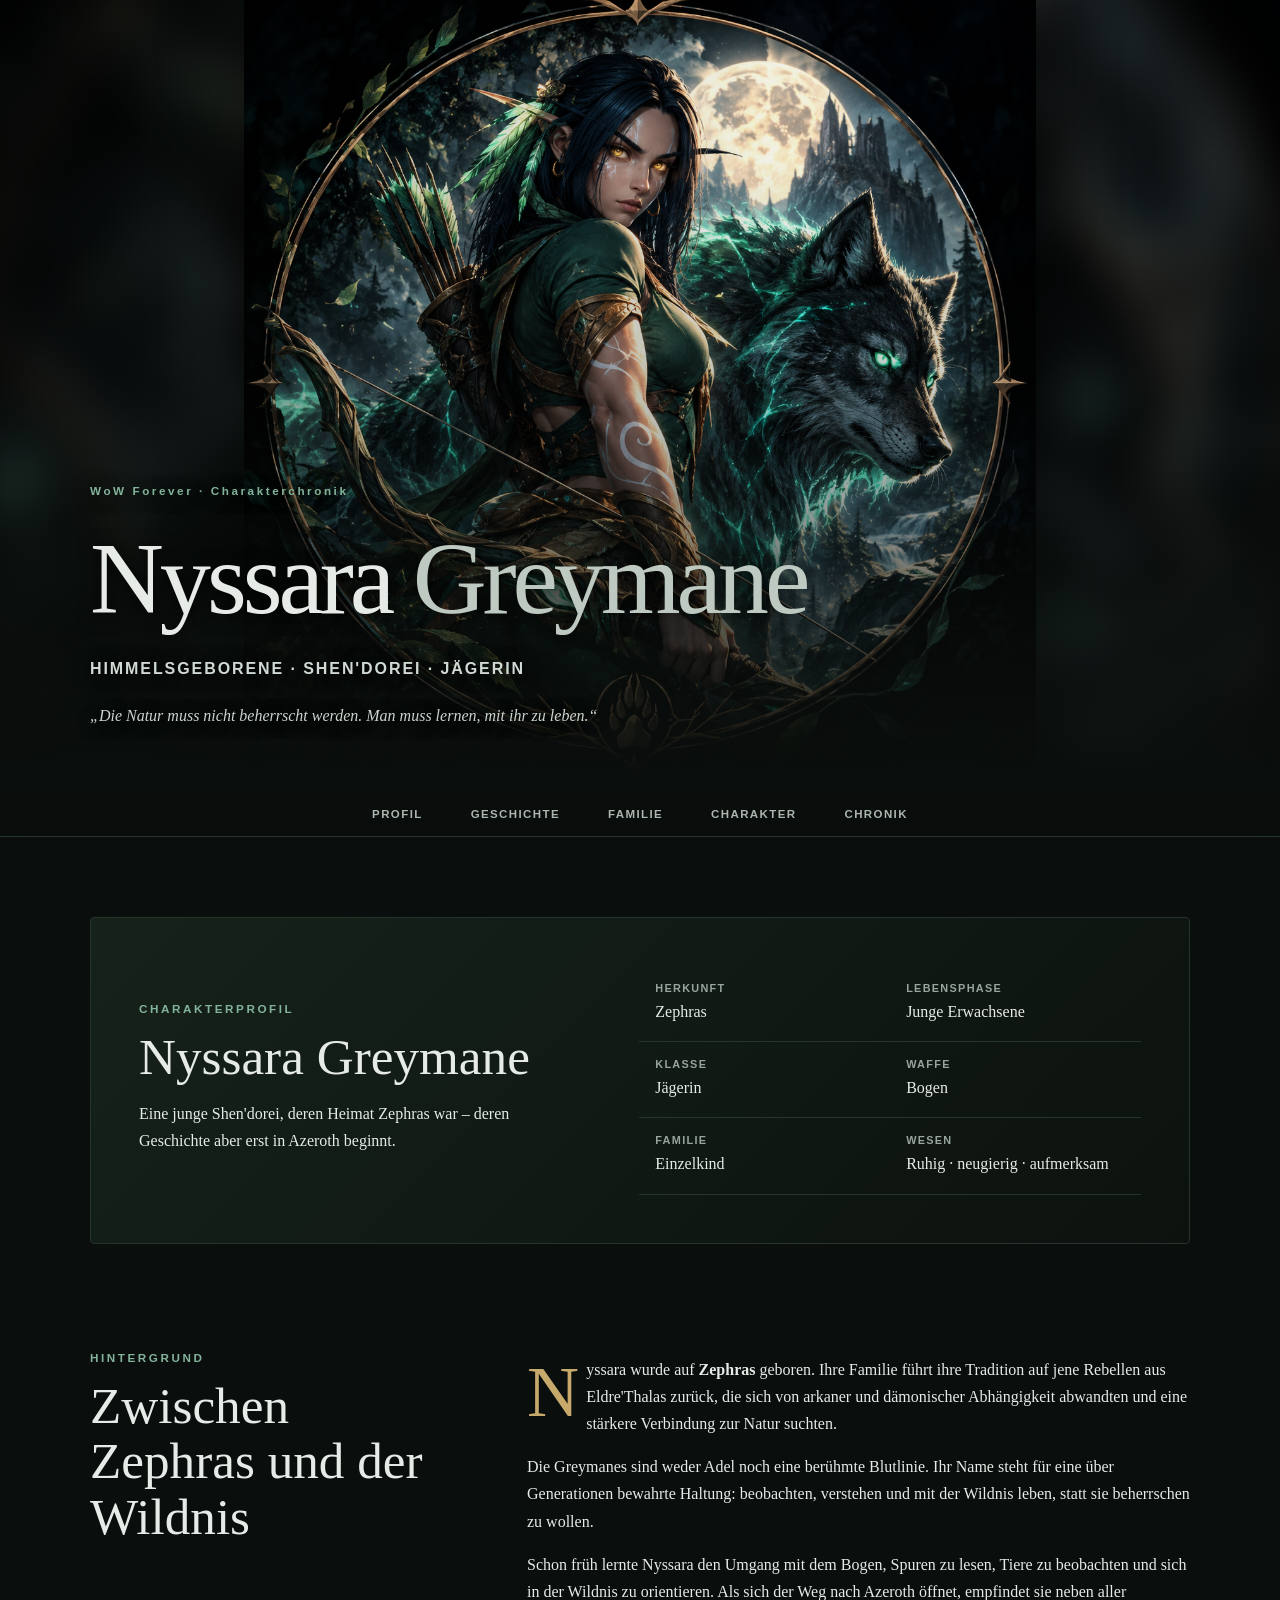
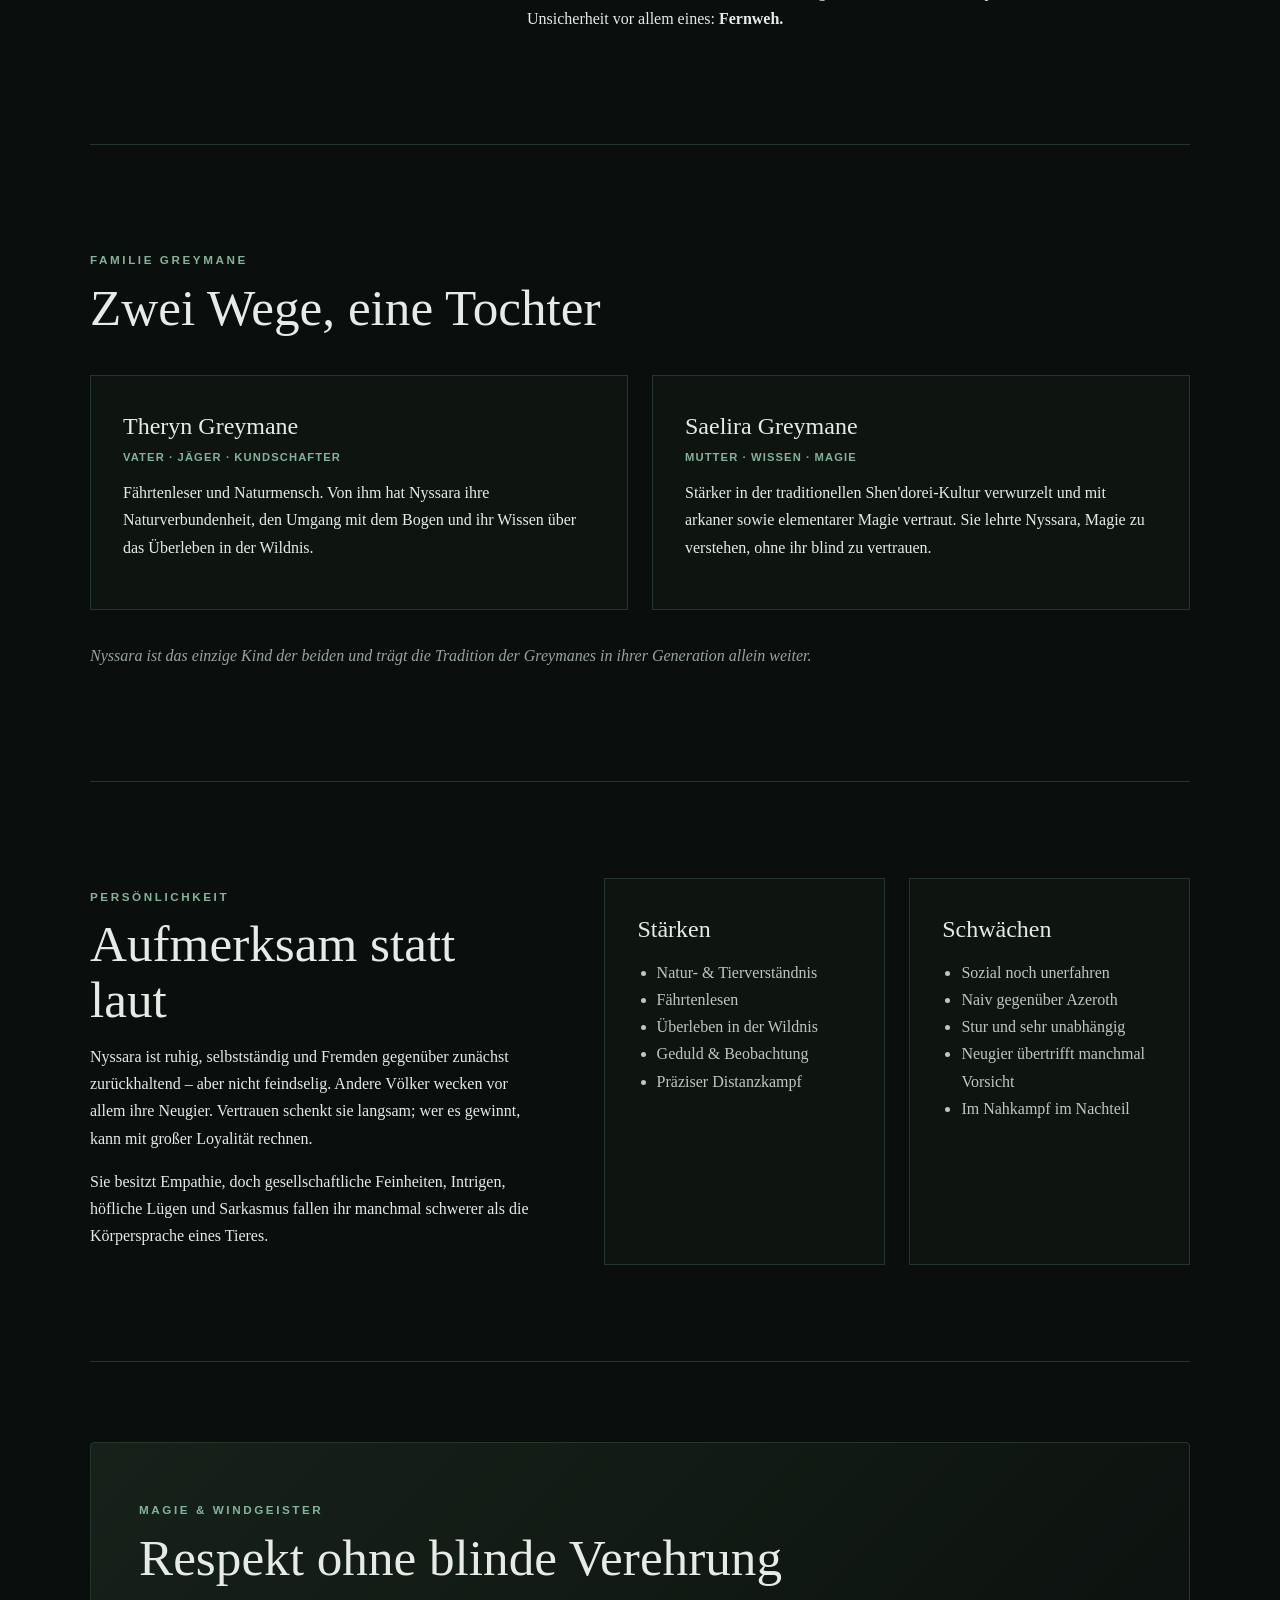
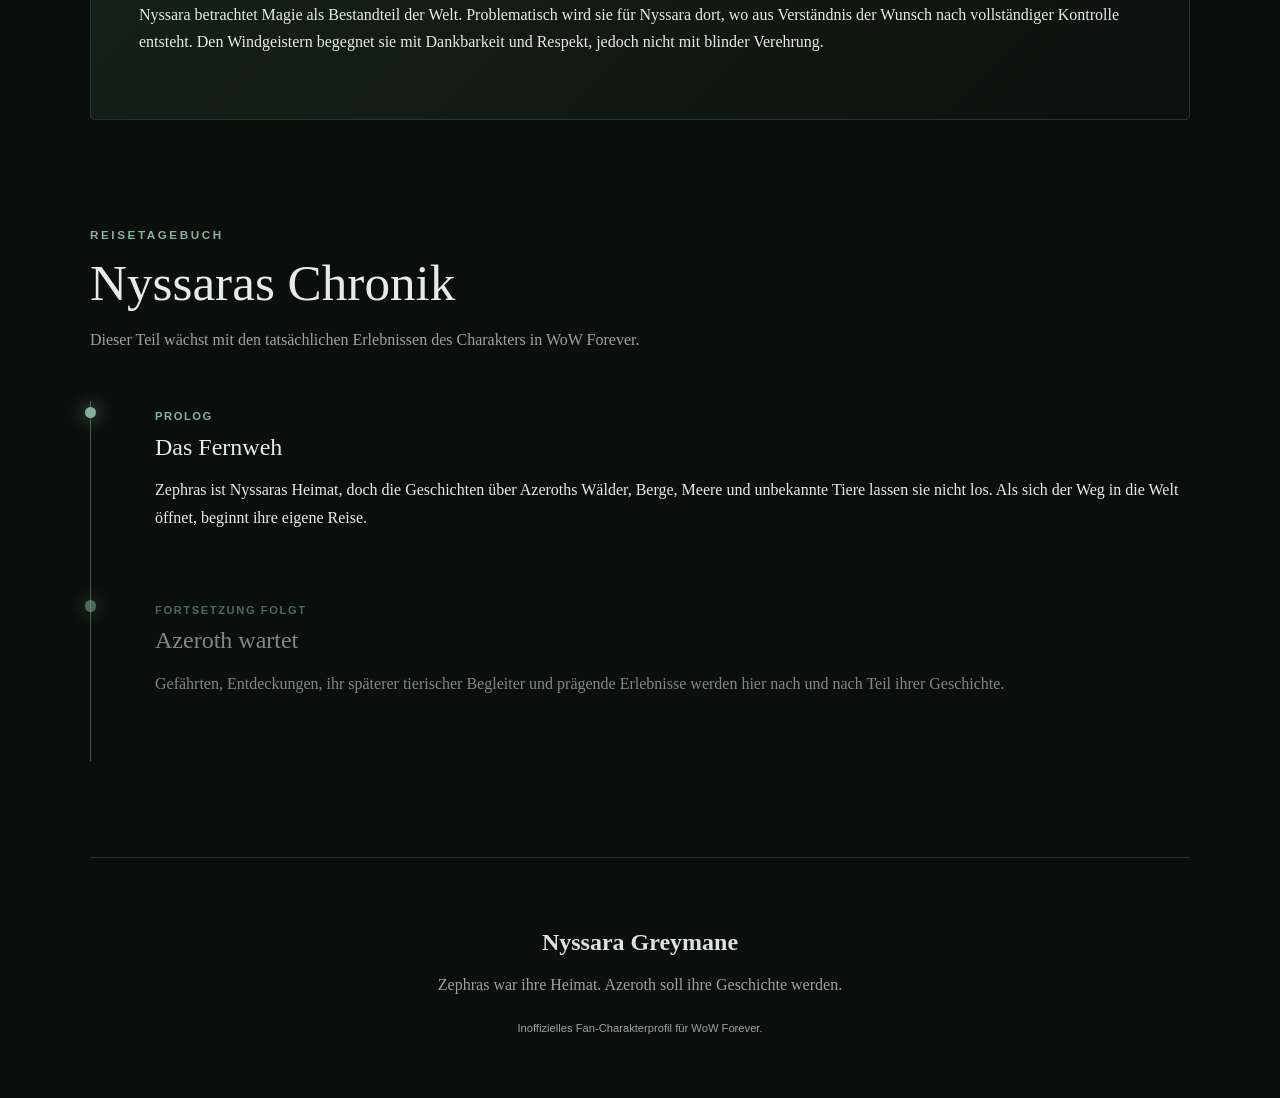
==== index.html @ 065e76bf "Add files via upload" ====
<!doctype html>
<html lang="de">
<head>
<meta charset="utf-8"><meta name="viewport" content="width=device-width,initial-scale=1">
<meta name="description" content="Charakterchronik von Nyssara Greymane, Shen'dorei-Jägerin in WoW Forever.">
<title>Nyssara Greymane · Charakterchronik</title>
<link rel="stylesheet" href="style.css">
</head>
<body>
<header class="hero">
  <div class="hero-backdrop" aria-hidden="true"></div>
  <img src="assets/nyssara-greymane.png" alt="Nyssara Greymane mit Bogen und Schattenwolf">
  <div class="veil"></div>
  <div class="hero-copy">
    <p class="eyebrow">WoW Forever · Charakterchronik</p>
    <h1>Nyssara <span>Greymane</span></h1>
    <p class="lead">Himmelsgeborene · Shen'dorei · Jägerin</p>
    <blockquote>„Die Natur muss nicht beherrscht werden. Man muss lernen, mit ihr zu leben.“</blockquote>
  </div>
</header>

<nav><a href="#profil">Profil</a><a href="#geschichte">Geschichte</a><a href="#familie">Familie</a><a href="#charakter">Charakter</a><a href="#chronik">Chronik</a></nav>

<main>
<section id="profil" class="panel profile">
  <div><p class="kicker">CHARAKTERPROFIL</p><h2>Nyssara Greymane</h2><p>Eine junge Shen'dorei, deren Heimat Zephras war – deren Geschichte aber erst in Azeroth beginnt.</p></div>
  <dl><div><dt>Herkunft</dt><dd>Zephras</dd></div><div><dt>Lebensphase</dt><dd>Junge Erwachsene</dd></div><div><dt>Klasse</dt><dd>Jägerin</dd></div><div><dt>Waffe</dt><dd>Bogen</dd></div><div><dt>Familie</dt><dd>Einzelkind</dd></div><div><dt>Wesen</dt><dd>Ruhig · neugierig · aufmerksam</dd></div></dl>
</section>

<section id="geschichte" class="split">
  <div><p class="kicker">HINTERGRUND</p><h2>Zwischen Zephras und der Wildnis</h2></div>
  <div class="prose"><p>Nyssara wurde auf <strong>Zephras</strong> geboren. Ihre Familie führt ihre Tradition auf jene Rebellen aus Eldre'Thalas zurück, die sich von arkaner und dämonischer Abhängigkeit abwandten und eine stärkere Verbindung zur Natur suchten.</p><p>Die Greymanes sind weder Adel noch eine berühmte Blutlinie. Ihr Name steht für eine über Generationen bewahrte Haltung: beobachten, verstehen und mit der Wildnis leben, statt sie beherrschen zu wollen.</p><p>Schon früh lernte Nyssara den Umgang mit dem Bogen, Spuren zu lesen, Tiere zu beobachten und sich in der Wildnis zu orientieren. Als sich der Weg nach Azeroth öffnet, empfindet sie neben aller Unsicherheit vor allem eines: <strong>Fernweh.</strong></p></div>
</section>

<section id="familie">
<p class="kicker">FAMILIE GREYMANE</p><h2>Zwei Wege, eine Tochter</h2>
<div class="cards"><article><h3>Theryn Greymane</h3><p class="tag">Vater · Jäger · Kundschafter</p><p>Fährtenleser und Naturmensch. Von ihm hat Nyssara ihre Naturverbundenheit, den Umgang mit dem Bogen und ihr Wissen über das Überleben in der Wildnis.</p></article><article><h3>Saelira Greymane</h3><p class="tag">Mutter · Wissen · Magie</p><p>Stärker in der traditionellen Shen'dorei-Kultur verwurzelt und mit arkaner sowie elementarer Magie vertraut. Sie lehrte Nyssara, Magie zu verstehen, ohne ihr blind zu vertrauen.</p></article></div>
<p class="note">Nyssara ist das einzige Kind der beiden und trägt die Tradition der Greymanes in ihrer Generation allein weiter.</p>
</section>

<section id="charakter" class="traits">
<div><p class="kicker">PERSÖNLICHKEIT</p><h2>Aufmerksam statt laut</h2><p>Nyssara ist ruhig, selbstständig und Fremden gegenüber zunächst zurückhaltend – aber nicht feindselig. Andere Völker wecken vor allem ihre Neugier. Vertrauen schenkt sie langsam; wer es gewinnt, kann mit großer Loyalität rechnen.</p><p>Sie besitzt Empathie, doch gesellschaftliche Feinheiten, Intrigen, höfliche Lügen und Sarkasmus fallen ihr manchmal schwerer als die Körpersprache eines Tieres.</p></div>
<div class="columns"><div><h3>Stärken</h3><ul><li>Natur- & Tierverständnis</li><li>Fährtenlesen</li><li>Überleben in der Wildnis</li><li>Geduld & Beobachtung</li><li>Präziser Distanzkampf</li></ul></div><div><h3>Schwächen</h3><ul><li>Sozial noch unerfahren</li><li>Naiv gegenüber Azeroth</li><li>Stur und sehr unabhängig</li><li>Neugier übertrifft manchmal Vorsicht</li><li>Im Nahkampf im Nachteil</li></ul></div></div>
</section>

<section class="panel"><p class="kicker">MAGIE & WINDGEISTER</p><h2>Respekt ohne blinde Verehrung</h2><p>Nyssara betrachtet Magie als Bestandteil der Welt. Problematisch wird sie für Nyssara dort, wo aus Verständnis der Wunsch nach vollständiger Kontrolle entsteht. Den Windgeistern begegnet sie mit Dankbarkeit und Respekt, jedoch nicht mit blinder Verehrung.</p></section>

<section id="chronik">
<p class="kicker">REISETAGEBUCH</p><h2>Nyssaras Chronik</h2><p class="intro">Dieser Teil wächst mit den tatsächlichen Erlebnissen des Charakters in WoW Forever.</p>
<div class="timeline">
  <article><span>PROLOG</span><h3>Das Fernweh</h3><p>Zephras ist Nyssaras Heimat, doch die Geschichten über Azeroths Wälder, Berge, Meere und unbekannte Tiere lassen sie nicht los. Als sich der Weg in die Welt öffnet, beginnt ihre eigene Reise.</p></article>
  <article class="future"><span>FORTSETZUNG FOLGT</span><h3>Azeroth wartet</h3><p>Gefährten, Entdeckungen, ihr späterer tierischer Begleiter und prägende Erlebnisse werden hier nach und nach Teil ihrer Geschichte.</p></article>
</div>
</section>
</main>
<footer><strong>Nyssara Greymane</strong><span>Zephras war ihre Heimat. Azeroth soll ihre Geschichte werden.</span><small>Inoffizielles Fan-Charakterprofil für WoW Forever.</small></footer>
</body></html>
---- style.css ----
:root{--bg:#0a0e0c;--panel:#111814;--text:#e6ebe7;--muted:#98a59c;--green:#83b39a;--line:#26352c;--gold:#c6a96b}*{box-sizing:border-box}html{scroll-behavior:smooth}body{margin:0;background:radial-gradient(circle at 50% 0,#17251d 0,#0a0e0c 38rem);color:var(--text);font:16px/1.7 Georgia,serif}a{color:inherit}.hero{height:min(88vh,850px);min-height:620px;position:relative;display:grid;place-items:end center;overflow:hidden}.hero-backdrop{position:absolute;inset:-30px;background:url("assets/nyssara-greymane.png") center 36%/cover no-repeat;filter:blur(22px) brightness(.38) saturate(.8);transform:scale(1.08)}.hero img{position:absolute;inset:0;width:100%;height:100%;object-fit:contain;object-position:center center;filter:drop-shadow(0 0 38px rgba(0,0,0,.72))}.veil{position:absolute;inset:0;background:linear-gradient(180deg,rgba(3,8,5,.05) 20%,rgba(6,10,8,.25) 55%,#0a0e0c 98%),linear-gradient(90deg,rgba(0,0,0,.25),transparent 60%)}.hero-copy{position:relative;width:min(1100px,90%);padding:0 0 7vh;text-shadow:0 2px 18px #000}.eyebrow,.kicker{font:700 .73rem/1.2 Arial,sans-serif;letter-spacing:.22em;color:var(--green)}h1,h2,h3{font-weight:400;line-height:1.08;margin:.25em 0}.hero h1{font-size:clamp(3.2rem,8vw,7rem);letter-spacing:-.04em}.hero h1 span{color:#bdc9c1}.lead{font:600 1rem Arial,sans-serif;letter-spacing:.12em;text-transform:uppercase;color:#d0d9d3}.hero blockquote{margin:1.5rem 0 0;max-width:650px;font-style:italic;color:#cbd4ce}nav{position:sticky;top:0;z-index:4;display:flex;justify-content:center;gap:clamp(1rem,4vw,3rem);padding:1rem;background:rgba(10,14,12,.9);backdrop-filter:blur(12px);border-bottom:1px solid var(--line);font:700 .72rem Arial,sans-serif;letter-spacing:.12em;text-transform:uppercase}nav a{text-decoration:none;color:#aab6ae}nav a:hover{color:#fff}main{width:min(1100px,90%);margin:auto}section{padding:6rem 0;border-bottom:1px solid var(--line)}h2{font-size:clamp(2rem,4vw,3.3rem)}h3{font-size:1.5rem}.panel{margin:5rem 0 0;padding:3rem;border:1px solid var(--line);background:linear-gradient(135deg,rgba(24,37,29,.85),rgba(13,19,15,.75));border-radius:4px}.profile{display:grid;grid-template-columns:1fr 1.15fr;gap:4rem;align-items:center}.profile dl{display:grid;grid-template-columns:1fr 1fr;gap:0;margin:0}.profile dl div{padding:1rem;border-bottom:1px solid var(--line)}dt{font:700 .68rem Arial,sans-serif;letter-spacing:.12em;text-transform:uppercase;color:var(--muted)}dd{margin:.25rem 0 0}.split{display:grid;grid-template-columns:.7fr 1.3fr;gap:5rem}.prose p:first-child:first-letter{float:left;font-size:4.5rem;line-height:.8;padding:.12em .1em 0 0;color:var(--gold)}.cards,.columns{display:grid;grid-template-columns:1fr 1fr;gap:1.5rem;margin-top:2.5rem}.cards article,.columns>div{padding:2rem;border:1px solid var(--line);background:#0e1511}.tag{font:700 .7rem Arial,sans-serif;color:var(--green);letter-spacing:.1em;text-transform:uppercase}.note{margin-top:2rem;color:var(--muted);font-style:italic}.traits{display:grid;grid-template-columns:1fr 1.3fr;gap:4rem}.columns{margin:0}.columns ul{padding-left:1.2rem;color:#bdc7c0}.timeline{position:relative;margin-top:3rem;padding-left:2rem;border-left:1px solid #44604f}.timeline article{position:relative;padding:0 0 3rem 2rem}.timeline article:before{content:"";position:absolute;left:-2.38rem;top:.35rem;width:.7rem;height:.7rem;border-radius:50%;background:var(--green);box-shadow:0 0 18px var(--green)}.timeline span{font:700 .7rem Arial,sans-serif;letter-spacing:.14em;color:var(--green)}.future{opacity:.55}.intro{color:var(--muted)}footer{padding:4rem 5%;text-align:center;display:grid;gap:.5rem;color:var(--muted)}footer strong{font-size:1.5rem;color:#dce4de}footer small{font: .7rem Arial,sans-serif;margin-top:1rem}@media(max-width:750px){.hero{min-height:560px}.hero img{object-position:center center}.profile,.split,.traits,.cards,.columns{grid-template-columns:1fr;gap:1.5rem}.panel{padding:1.7rem}section{padding:4rem 0}nav{justify-content:flex-start;overflow-x:auto}.profile dl{grid-template-columns:1fr}.hero h1{font-size:3.3rem}}
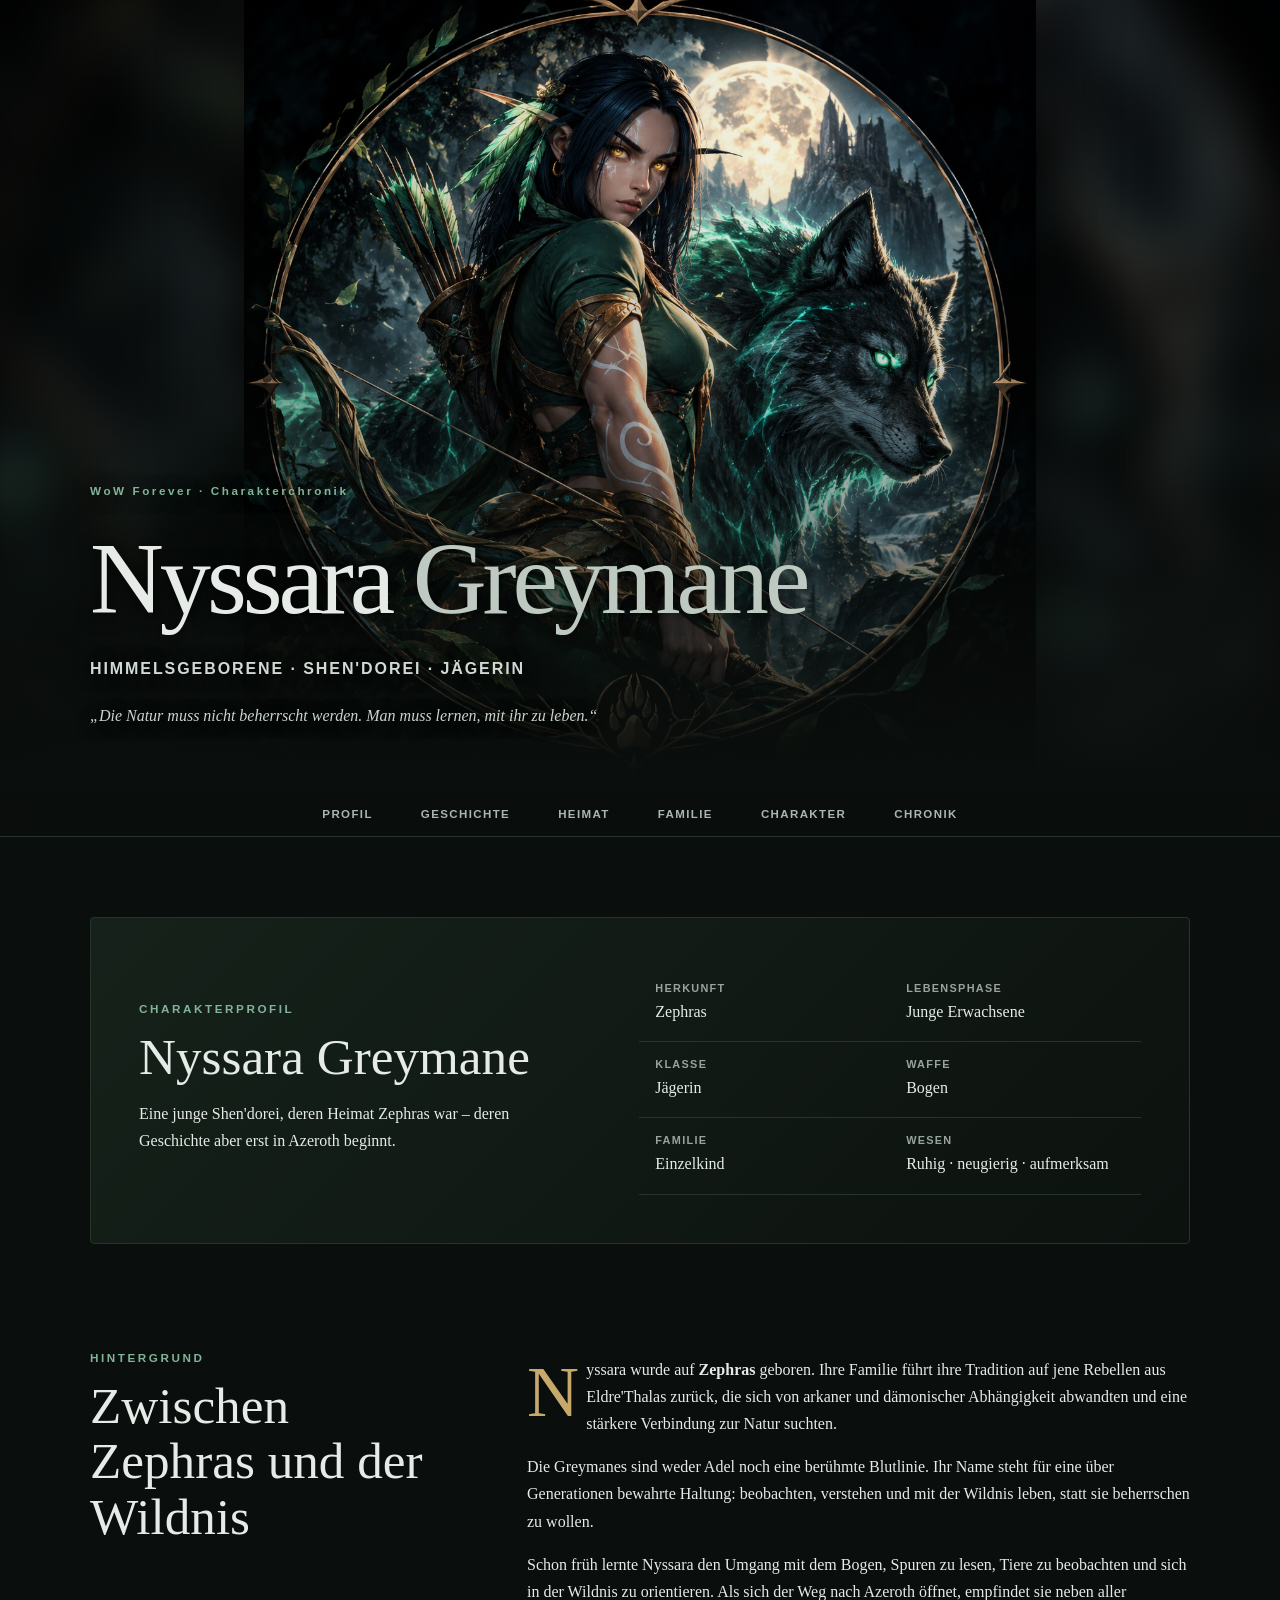
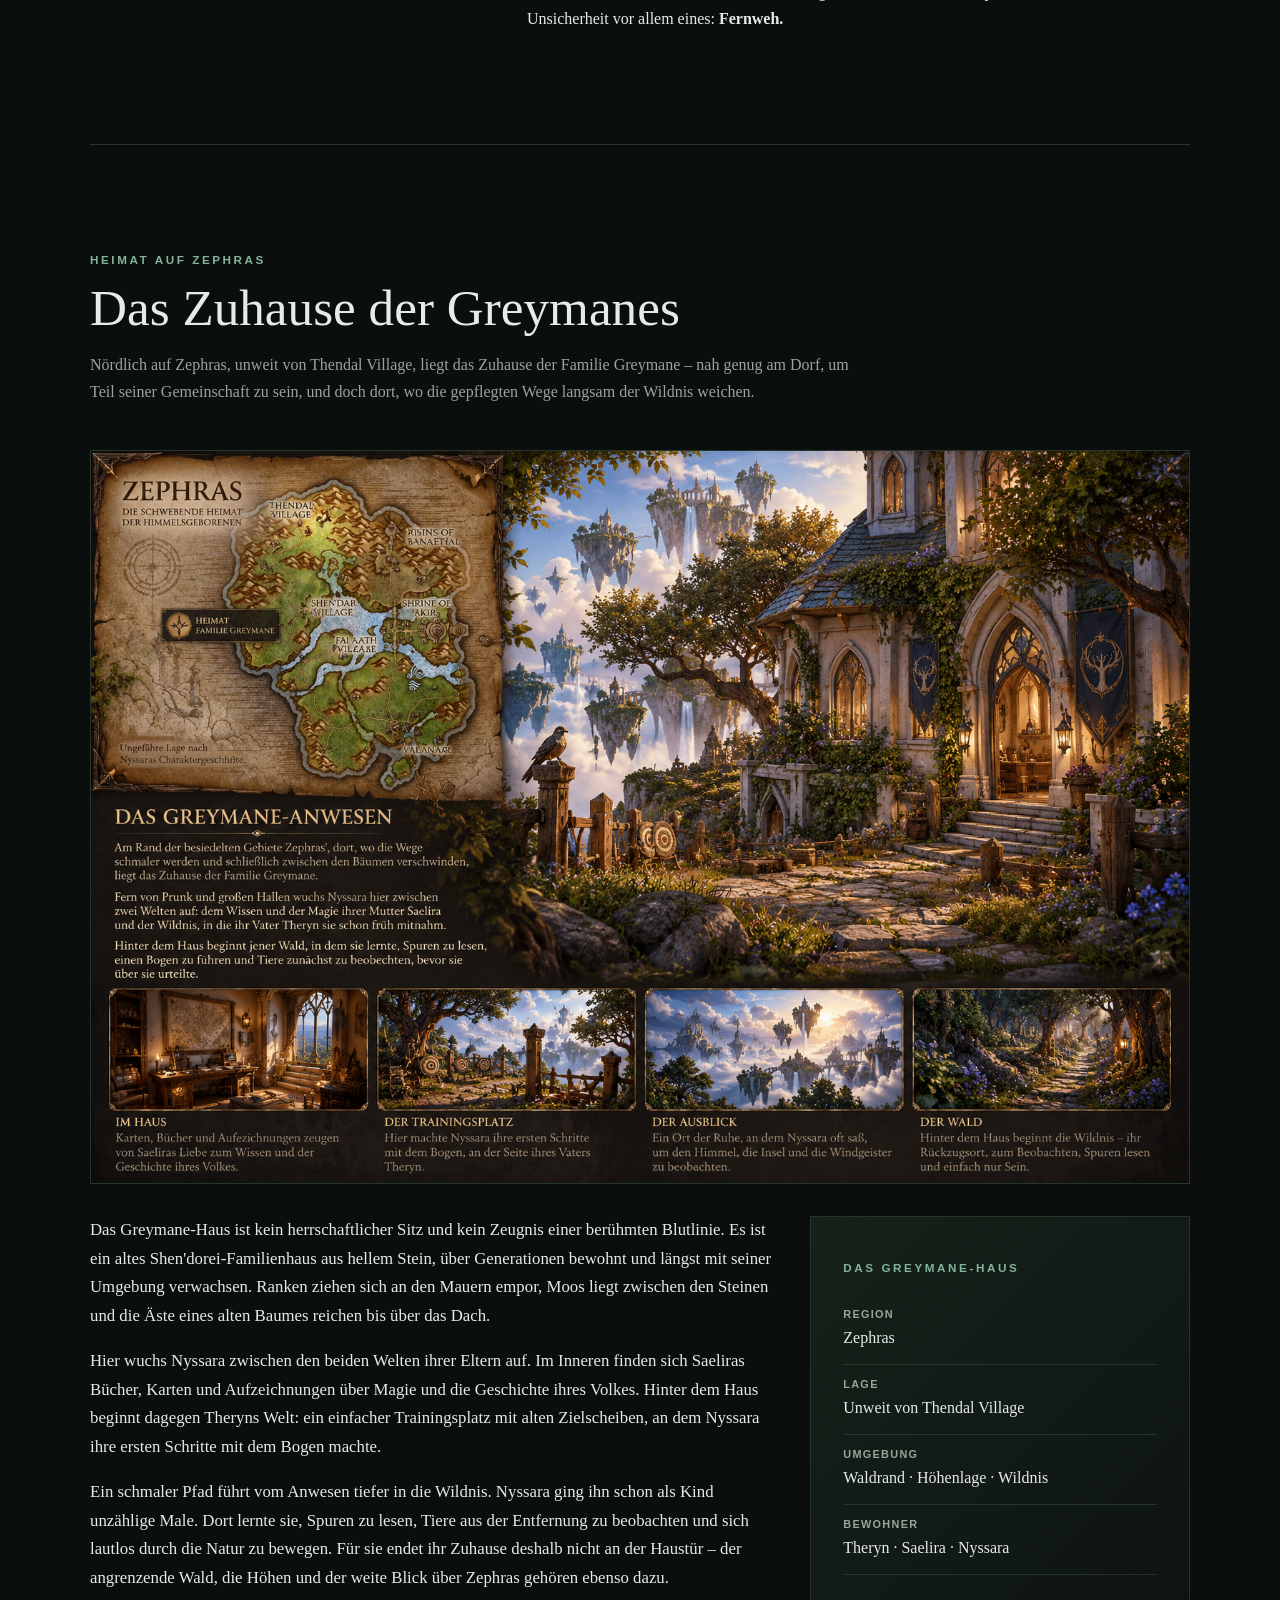
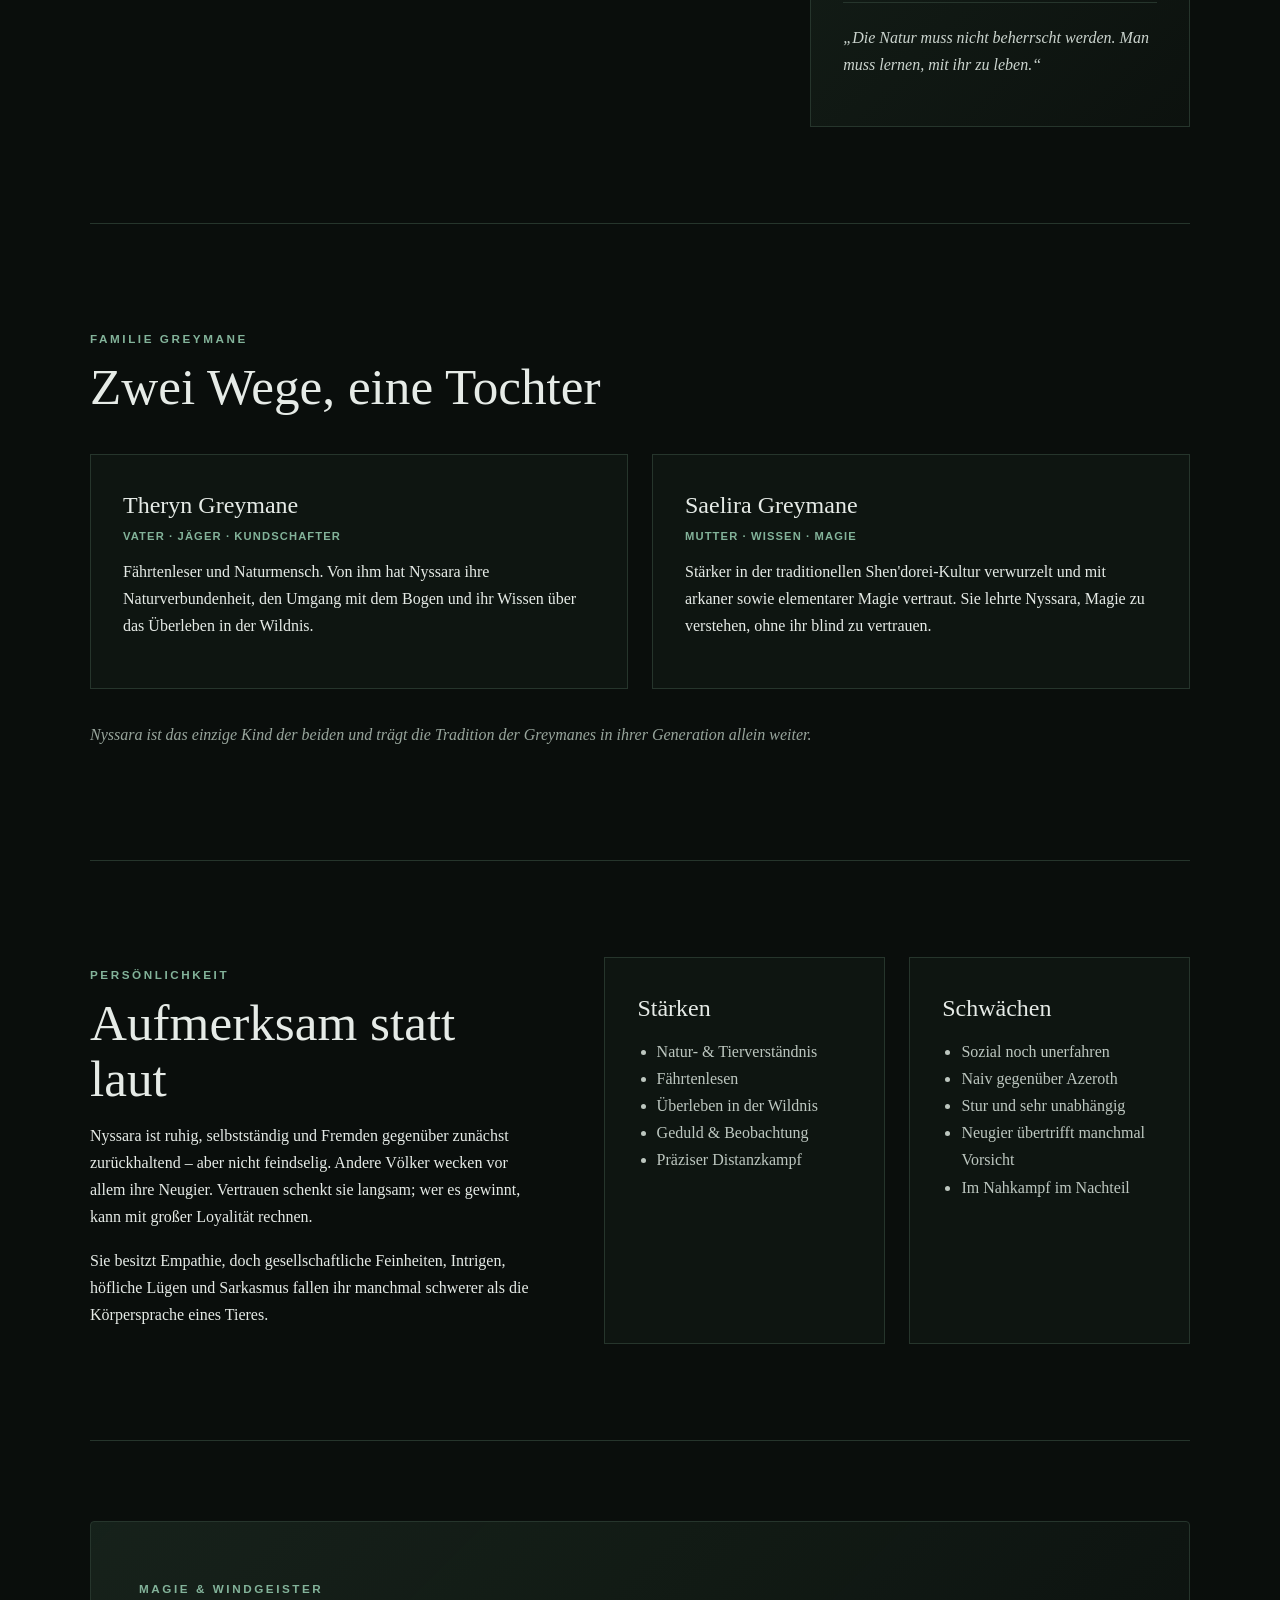
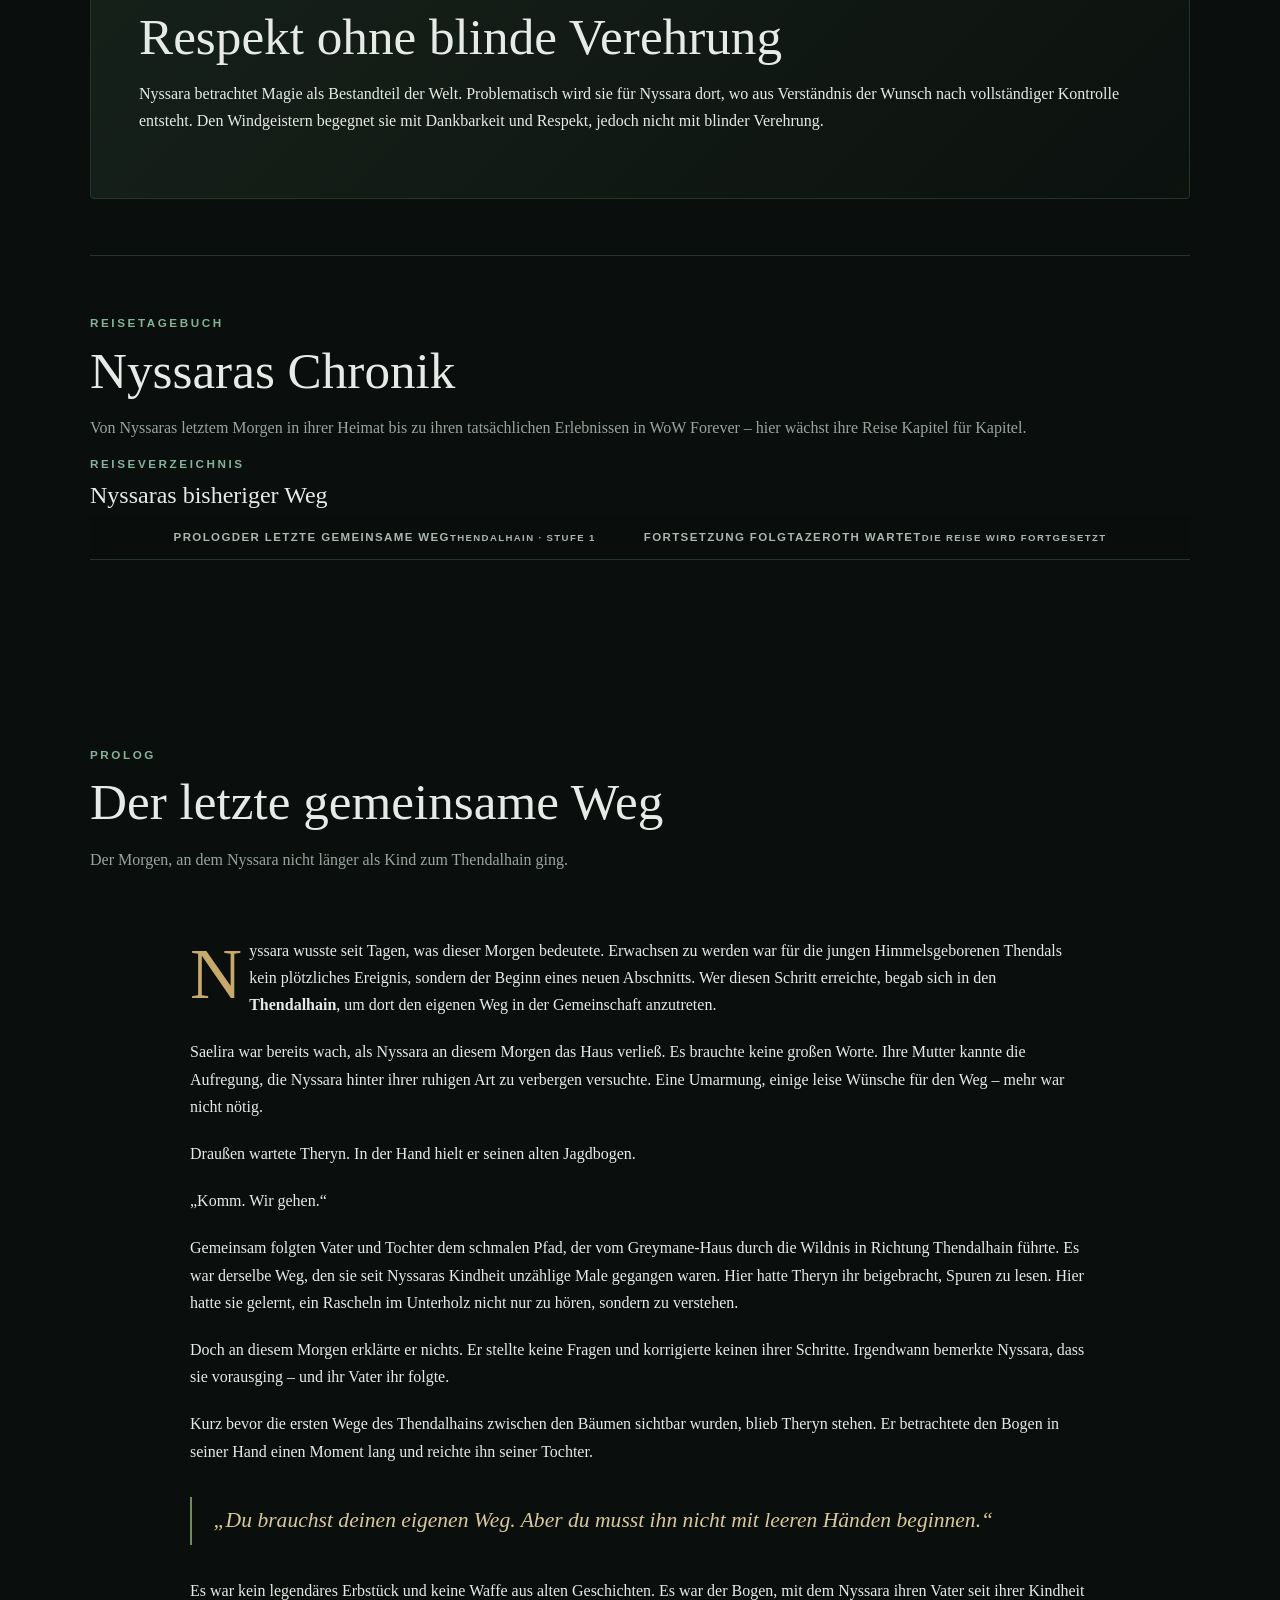
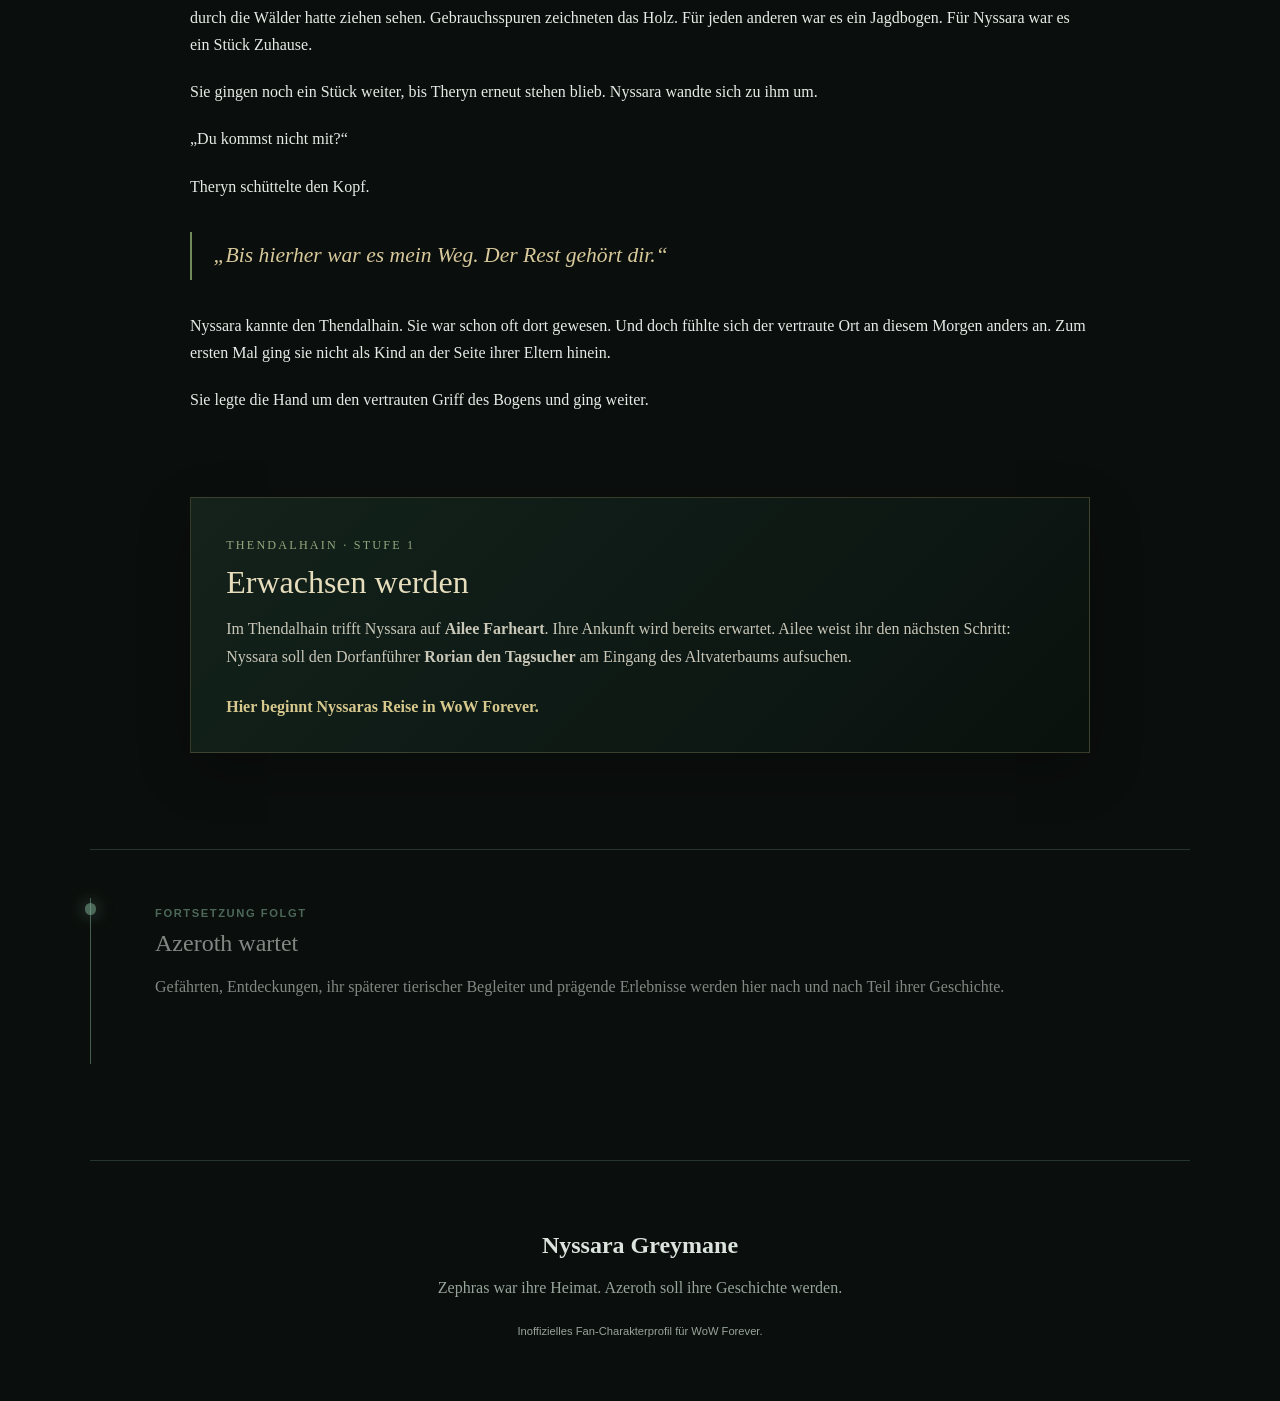
==== commit 47db6105: "Add files via upload" ====
--- a/index.html
+++ b/index.html
@@ -19,7 +19,7 @@
   </div>
 </header>
 
-<nav><a href="#profil">Profil</a><a href="#geschichte">Geschichte</a><a href="#familie">Familie</a><a href="#charakter">Charakter</a><a href="#chronik">Chronik</a></nav>
+<nav><a href="#profil">Profil</a><a href="#geschichte">Geschichte</a><a href="#heimat">Heimat</a><a href="#familie">Familie</a><a href="#charakter">Charakter</a><a href="#chronik">Chronik</a></nav>
 
 <main>
 <section id="profil" class="panel profile">
@@ -31,6 +31,37 @@
   <div><p class="kicker">HINTERGRUND</p><h2>Zwischen Zephras und der Wildnis</h2></div>
   <div class="prose"><p>Nyssara wurde auf <strong>Zephras</strong> geboren. Ihre Familie führt ihre Tradition auf jene Rebellen aus Eldre'Thalas zurück, die sich von arkaner und dämonischer Abhängigkeit abwandten und eine stärkere Verbindung zur Natur suchten.</p><p>Die Greymanes sind weder Adel noch eine berühmte Blutlinie. Ihr Name steht für eine über Generationen bewahrte Haltung: beobachten, verstehen und mit der Wildnis leben, statt sie beherrschen zu wollen.</p><p>Schon früh lernte Nyssara den Umgang mit dem Bogen, Spuren zu lesen, Tiere zu beobachten und sich in der Wildnis zu orientieren. Als sich der Weg nach Azeroth öffnet, empfindet sie neben aller Unsicherheit vor allem eines: <strong>Fernweh.</strong></p></div>
 </section>
+
+<section id="heimat" class="homeland">
+  <div class="homeland-heading">
+    <p class="kicker">HEIMAT AUF ZEPHRAS</p>
+    <h2>Das Zuhause der Greymanes</h2>
+    <p class="intro">Nördlich auf Zephras, unweit von Thendal Village, liegt das Zuhause der Familie Greymane – nah genug am Dorf, um Teil seiner Gemeinschaft zu sein, und doch dort, wo die gepflegten Wege langsam der Wildnis weichen.</p>
+  </div>
+
+  <figure class="home-hero home-collage">
+    <img src="assets/greymane-heimat.png" alt="Das Zuhause der Familie Greymane auf Zephras mit Karte, Haus, Trainingsplatz und angrenzendem Wald">
+  </figure>
+
+  <div class="home-grid">
+    <div class="home-story">
+      <p>Das Greymane-Haus ist kein herrschaftlicher Sitz und kein Zeugnis einer berühmten Blutlinie. Es ist ein altes Shen'dorei-Familienhaus aus hellem Stein, über Generationen bewohnt und längst mit seiner Umgebung verwachsen. Ranken ziehen sich an den Mauern empor, Moos liegt zwischen den Steinen und die Äste eines alten Baumes reichen bis über das Dach.</p>
+      <p>Hier wuchs Nyssara zwischen den beiden Welten ihrer Eltern auf. Im Inneren finden sich Saeliras Bücher, Karten und Aufzeichnungen über Magie und die Geschichte ihres Volkes. Hinter dem Haus beginnt dagegen Theryns Welt: ein einfacher Trainingsplatz mit alten Zielscheiben, an dem Nyssara ihre ersten Schritte mit dem Bogen machte.</p>
+      <p>Ein schmaler Pfad führt vom Anwesen tiefer in die Wildnis. Nyssara ging ihn schon als Kind unzählige Male. Dort lernte sie, Spuren zu lesen, Tiere aus der Entfernung zu beobachten und sich lautlos durch die Natur zu bewegen. Für sie endet ihr Zuhause deshalb nicht an der Haustür – der angrenzende Wald, die Höhen und der weite Blick über Zephras gehören ebenso dazu.</p>
+    </div>
+    <aside class="home-details">
+      <p class="kicker">DAS GREYMANE-HAUS</p>
+      <dl>
+        <div><dt>Region</dt><dd>Zephras</dd></div>
+        <div><dt>Lage</dt><dd>Unweit von Thendal Village</dd></div>
+        <div><dt>Umgebung</dt><dd>Waldrand · Höhenlage · Wildnis</dd></div>
+        <div><dt>Bewohner</dt><dd>Theryn · Saelira · Nyssara</dd></div>
+      </dl>
+      <p class="home-quote">„Die Natur muss nicht beherrscht werden. Man muss lernen, mit ihr zu leben.“</p>
+    </aside>
+  </div>
+</section>
+
 
 <section id="familie">
 <p class="kicker">FAMILIE GREYMANE</p><h2>Zwei Wege, eine Tochter</h2>
@@ -46,10 +77,49 @@
 <section class="panel"><p class="kicker">MAGIE & WINDGEISTER</p><h2>Respekt ohne blinde Verehrung</h2><p>Nyssara betrachtet Magie als Bestandteil der Welt. Problematisch wird sie für Nyssara dort, wo aus Verständnis der Wunsch nach vollständiger Kontrolle entsteht. Den Windgeistern begegnet sie mit Dankbarkeit und Respekt, jedoch nicht mit blinder Verehrung.</p></section>
 
 <section id="chronik">
-<p class="kicker">REISETAGEBUCH</p><h2>Nyssaras Chronik</h2><p class="intro">Dieser Teil wächst mit den tatsächlichen Erlebnissen des Charakters in WoW Forever.</p>
+<p class="kicker">REISETAGEBUCH</p><h2>Nyssaras Chronik</h2><p class="intro">Von Nyssaras letztem Morgen in ihrer Heimat bis zu ihren tatsächlichen Erlebnissen in WoW Forever – hier wächst ihre Reise Kapitel für Kapitel.</p>
+<div class="travel-index" id="reiseverzeichnis">
+  <div class="travel-index-heading">
+    <p class="kicker">REISEVERZEICHNIS</p>
+    <h3>Nyssaras bisheriger Weg</h3>
+  </div>
+  <nav class="travel-index-links" aria-label="Inhaltsverzeichnis des Reisetagebuchs">
+    <a href="#prolog"><span class="index-label">PROLOG</span><strong>Der letzte gemeinsame Weg</strong><small>Thendalhain · Stufe 1</small></a>
+    <a href="#fortsetzung"><span class="index-label">FORTSETZUNG FOLGT</span><strong>Azeroth wartet</strong><small>Die Reise wird fortgesetzt</small></a>
+  </nav>
+</div>
+<section id="prolog" class="prologue-section">
+  <div class="prologue-heading">
+    <p class="kicker">PROLOG</p>
+    <h2>Der letzte gemeinsame Weg</h2>
+    <p class="intro">Der Morgen, an dem Nyssara nicht länger als Kind zum Thendalhain ging.</p>
+  </div>
+  <div class="prologue-story prose">
+    <p>Nyssara wusste seit Tagen, was dieser Morgen bedeutete. Erwachsen zu werden war für die jungen Himmelsgeborenen Thendals kein plötzliches Ereignis, sondern der Beginn eines neuen Abschnitts. Wer diesen Schritt erreichte, begab sich in den <strong>Thendalhain</strong>, um dort den eigenen Weg in der Gemeinschaft anzutreten.</p>
+    <p>Saelira war bereits wach, als Nyssara an diesem Morgen das Haus verließ. Es brauchte keine großen Worte. Ihre Mutter kannte die Aufregung, die Nyssara hinter ihrer ruhigen Art zu verbergen versuchte. Eine Umarmung, einige leise Wünsche für den Weg – mehr war nicht nötig.</p>
+    <p>Draußen wartete Theryn. In der Hand hielt er seinen alten Jagdbogen.</p>
+    <p>„Komm. Wir gehen.“</p>
+    <p>Gemeinsam folgten Vater und Tochter dem schmalen Pfad, der vom Greymane-Haus durch die Wildnis in Richtung Thendalhain führte. Es war derselbe Weg, den sie seit Nyssaras Kindheit unzählige Male gegangen waren. Hier hatte Theryn ihr beigebracht, Spuren zu lesen. Hier hatte sie gelernt, ein Rascheln im Unterholz nicht nur zu hören, sondern zu verstehen.</p>
+    <p>Doch an diesem Morgen erklärte er nichts. Er stellte keine Fragen und korrigierte keinen ihrer Schritte. Irgendwann bemerkte Nyssara, dass sie vorausging – und ihr Vater ihr folgte.</p>
+    <p>Kurz bevor die ersten Wege des Thendalhains zwischen den Bäumen sichtbar wurden, blieb Theryn stehen. Er betrachtete den Bogen in seiner Hand einen Moment lang und reichte ihn seiner Tochter.</p>
+    <p class="story-quote">„Du brauchst deinen eigenen Weg. Aber du musst ihn nicht mit leeren Händen beginnen.“</p>
+    <p>Es war kein legendäres Erbstück und keine Waffe aus alten Geschichten. Es war der Bogen, mit dem Nyssara ihren Vater seit ihrer Kindheit durch die Wälder hatte ziehen sehen. Gebrauchsspuren zeichneten das Holz. Für jeden anderen war es ein Jagdbogen. Für Nyssara war es ein Stück Zuhause.</p>
+    <p>Sie gingen noch ein Stück weiter, bis Theryn erneut stehen blieb. Nyssara wandte sich zu ihm um.</p>
+    <p>„Du kommst nicht mit?“</p>
+    <p>Theryn schüttelte den Kopf.</p>
+    <p class="story-quote">„Bis hierher war es mein Weg. Der Rest gehört dir.“</p>
+    <p>Nyssara kannte den Thendalhain. Sie war schon oft dort gewesen. Und doch fühlte sich der vertraute Ort an diesem Morgen anders an. Zum ersten Mal ging sie nicht als Kind an der Seite ihrer Eltern hinein.</p>
+    <p>Sie legte die Hand um den vertrauten Griff des Bogens und ging weiter.</p>
+  </div>
+  <div class="quest-transition">
+    <span>THENDALHAIN · STUFE 1</span>
+    <h3>Erwachsen werden</h3>
+    <p>Im Thendalhain trifft Nyssara auf <strong>Ailee Farheart</strong>. Ihre Ankunft wird bereits erwartet. Ailee weist ihr den nächsten Schritt: Nyssara soll den Dorfanführer <strong>Rorian den Tagsucher</strong> am Eingang des Altvaterbaums aufsuchen.</p>
+    <strong class="begin">Hier beginnt Nyssaras Reise in WoW Forever.</strong>
+  </div>
+</section>
 <div class="timeline">
-  <article><span>PROLOG</span><h3>Das Fernweh</h3><p>Zephras ist Nyssaras Heimat, doch die Geschichten über Azeroths Wälder, Berge, Meere und unbekannte Tiere lassen sie nicht los. Als sich der Weg in die Welt öffnet, beginnt ihre eigene Reise.</p></article>
-  <article class="future"><span>FORTSETZUNG FOLGT</span><h3>Azeroth wartet</h3><p>Gefährten, Entdeckungen, ihr späterer tierischer Begleiter und prägende Erlebnisse werden hier nach und nach Teil ihrer Geschichte.</p></article>
+  <article id="fortsetzung" class="future"><span>FORTSETZUNG FOLGT</span><h3>Azeroth wartet</h3><p>Gefährten, Entdeckungen, ihr späterer tierischer Begleiter und prägende Erlebnisse werden hier nach und nach Teil ihrer Geschichte.</p></article>
 </div>
 </section>
 </main>
--- a/style.css
+++ b/style.css
@@ -1 +1,25 @@
 :root{--bg:#0a0e0c;--panel:#111814;--text:#e6ebe7;--muted:#98a59c;--green:#83b39a;--line:#26352c;--gold:#c6a96b}*{box-sizing:border-box}html{scroll-behavior:smooth}body{margin:0;background:radial-gradient(circle at 50% 0,#17251d 0,#0a0e0c 38rem);color:var(--text);font:16px/1.7 Georgia,serif}a{color:inherit}.hero{height:min(88vh,850px);min-height:620px;position:relative;display:grid;place-items:end center;overflow:hidden}.hero-backdrop{position:absolute;inset:-30px;background:url("assets/nyssara-greymane.png") center 36%/cover no-repeat;filter:blur(22px) brightness(.38) saturate(.8);transform:scale(1.08)}.hero img{position:absolute;inset:0;width:100%;height:100%;object-fit:contain;object-position:center center;filter:drop-shadow(0 0 38px rgba(0,0,0,.72))}.veil{position:absolute;inset:0;background:linear-gradient(180deg,rgba(3,8,5,.05) 20%,rgba(6,10,8,.25) 55%,#0a0e0c 98%),linear-gradient(90deg,rgba(0,0,0,.25),transparent 60%)}.hero-copy{position:relative;width:min(1100px,90%);padding:0 0 7vh;text-shadow:0 2px 18px #000}.eyebrow,.kicker{font:700 .73rem/1.2 Arial,sans-serif;letter-spacing:.22em;color:var(--green)}h1,h2,h3{font-weight:400;line-height:1.08;margin:.25em 0}.hero h1{font-size:clamp(3.2rem,8vw,7rem);letter-spacing:-.04em}.hero h1 span{color:#bdc9c1}.lead{font:600 1rem Arial,sans-serif;letter-spacing:.12em;text-transform:uppercase;color:#d0d9d3}.hero blockquote{margin:1.5rem 0 0;max-width:650px;font-style:italic;color:#cbd4ce}nav{position:sticky;top:0;z-index:4;display:flex;justify-content:center;gap:clamp(1rem,4vw,3rem);padding:1rem;background:rgba(10,14,12,.9);backdrop-filter:blur(12px);border-bottom:1px solid var(--line);font:700 .72rem Arial,sans-serif;letter-spacing:.12em;text-transform:uppercase}nav a{text-decoration:none;color:#aab6ae}nav a:hover{color:#fff}main{width:min(1100px,90%);margin:auto}section{padding:6rem 0;border-bottom:1px solid var(--line)}h2{font-size:clamp(2rem,4vw,3.3rem)}h3{font-size:1.5rem}.panel{margin:5rem 0 0;padding:3rem;border:1px solid var(--line);background:linear-gradient(135deg,rgba(24,37,29,.85),rgba(13,19,15,.75));border-radius:4px}.profile{display:grid;grid-template-columns:1fr 1.15fr;gap:4rem;align-items:center}.profile dl{display:grid;grid-template-columns:1fr 1fr;gap:0;margin:0}.profile dl div{padding:1rem;border-bottom:1px solid var(--line)}dt{font:700 .68rem Arial,sans-serif;letter-spacing:.12em;text-transform:uppercase;color:var(--muted)}dd{margin:.25rem 0 0}.split{display:grid;grid-template-columns:.7fr 1.3fr;gap:5rem}.prose p:first-child:first-letter{float:left;font-size:4.5rem;line-height:.8;padding:.12em .1em 0 0;color:var(--gold)}.cards,.columns{display:grid;grid-template-columns:1fr 1fr;gap:1.5rem;margin-top:2.5rem}.cards article,.columns>div{padding:2rem;border:1px solid var(--line);background:#0e1511}.tag{font:700 .7rem Arial,sans-serif;color:var(--green);letter-spacing:.1em;text-transform:uppercase}.note{margin-top:2rem;color:var(--muted);font-style:italic}.traits{display:grid;grid-template-columns:1fr 1.3fr;gap:4rem}.columns{margin:0}.columns ul{padding-left:1.2rem;color:#bdc7c0}.timeline{position:relative;margin-top:3rem;padding-left:2rem;border-left:1px solid #44604f}.timeline article{position:relative;padding:0 0 3rem 2rem}.timeline article:before{content:"";position:absolute;left:-2.38rem;top:.35rem;width:.7rem;height:.7rem;border-radius:50%;background:var(--green);box-shadow:0 0 18px var(--green)}.timeline span{font:700 .7rem Arial,sans-serif;letter-spacing:.14em;color:var(--green)}.future{opacity:.55}.intro{color:var(--muted)}footer{padding:4rem 5%;text-align:center;display:grid;gap:.5rem;color:var(--muted)}footer strong{font-size:1.5rem;color:#dce4de}footer small{font: .7rem Arial,sans-serif;margin-top:1rem}@media(max-width:750px){.hero{min-height:560px}.hero img{object-position:center center}.profile,.split,.traits,.cards,.columns{grid-template-columns:1fr;gap:1.5rem}.panel{padding:1.7rem}section{padding:4rem 0}nav{justify-content:flex-start;overflow-x:auto}.profile dl{grid-template-columns:1fr}.hero h1{font-size:3.3rem}}
+.homeland-heading{max-width:760px}.home-hero{margin:2.8rem 0 0;position:relative;border:1px solid var(--line);background:#0e1511;overflow:hidden}.home-hero img{display:block;width:100%;height:auto;max-height:620px;object-fit:cover}.home-hero figcaption,.zephras-map figcaption{padding:.75rem 1rem;font:700 .65rem Arial,sans-serif;letter-spacing:.1em;text-transform:uppercase;color:var(--muted);border-top:1px solid var(--line)}.home-grid{display:grid;grid-template-columns:1.45fr .8fr;gap:2rem;margin-top:2rem}.home-story{font-size:1.05rem}.home-story p:first-child{margin-top:0}.home-details{padding:2rem;border:1px solid var(--line);background:linear-gradient(135deg,rgba(24,37,29,.85),rgba(13,19,15,.75))}.home-details dl{margin:1.3rem 0 0}.home-details dl div{padding:.8rem 0;border-bottom:1px solid var(--line)}.canon-note{margin-top:1.5rem;color:var(--muted);font-size:.88rem;font-style:italic}.map-card{display:grid;grid-template-columns:.75fr 1.25fr;gap:2rem;align-items:center;margin-top:3rem;padding:2rem;border:1px solid var(--line);background:#0e1511}.map-copy h3{font-size:2rem}.map-hint{color:var(--muted);font-style:italic}.zephras-map{margin:0;border:1px solid var(--line);background:#0a0e0c}.zephras-map img{display:block;width:100%;height:auto}@media(max-width:750px){.home-grid,.map-card{grid-template-columns:1fr}.home-hero img{max-height:none}.map-card{padding:1.2rem}}
+.home-collage img{max-height:none;object-fit:contain}.home-quote{margin-top:1.7rem;padding-top:1.3rem;border-top:1px solid var(--line);color:#cbd4ce;font-style:italic}
+
+
+/* Prolog */
+.prologue-section{margin-top:5rem}
+.prologue-heading{max-width:820px;margin-bottom:2rem}
+.prologue-story{max-width:900px;margin:0 auto;padding:2rem 0}
+.prologue-story p{margin:0 0 1.25rem}
+.story-quote{font-family:Georgia,serif;font-size:1.35rem;font-style:italic;color:#d8c99b;border-left:2px solid #718b5a;padding:.35rem 0 .35rem 1.35rem;margin:2rem 0!important}
+.quest-transition{max-width:900px;margin:2rem auto 0;padding:2rem 2.2rem;border:1px solid rgba(171,154,102,.28);background:linear-gradient(135deg,rgba(20,35,28,.95),rgba(10,17,14,.96));box-shadow:0 18px 50px rgba(0,0,0,.24)}
+.quest-transition span{font-size:.76rem;letter-spacing:.18em;color:#91a77d}
+.quest-transition h3{font-family:Georgia,serif;font-size:2rem;margin:.45rem 0 1rem;color:#e6ddbd}
+.quest-transition p{line-height:1.75;color:#c9c7b8}
+.quest-transition .begin{display:block;margin-top:1.35rem;color:#d7c98e;font-weight:600}
+@media(max-width:700px){.prologue-story{padding:1rem 0}.quest-transition{padding:1.4rem}.story-quote{font-size:1.15rem}}
+
+/* Trenner vor dem Reisetagebuch */
+#chronik{
+  margin-top:3.5rem;
+  padding-top:3rem;
+  border-top:1px solid var(--line);
+}
+\n\n/* Reiseverzeichnis */\n.travel-index{margin:2.8rem 0 1rem;padding:2rem;border:1px solid var(--line);background:linear-gradient(135deg,rgba(24,37,29,.72),rgba(13,19,15,.62));border-radius:4px}\n.travel-index-heading h3{margin:.35rem 0 1.5rem;font-size:1.75rem}\n.travel-index-links{position:static;display:grid;grid-template-columns:1fr 1fr;gap:1rem;padding:0;background:none;backdrop-filter:none;border:0;text-transform:none;letter-spacing:normal;font:inherit;overflow:visible}\n.travel-index-links a{display:grid;gap:.25rem;padding:1.25rem 1.35rem;border:1px solid var(--line);background:#0e1511;text-decoration:none;transition:border-color .2s ease,transform .2s ease,background .2s ease}\n.travel-index-links a:hover{color:inherit;border-color:#44604f;background:#111a15;transform:translateY(-2px)}\n.travel-index-links .index-label{font:700 .67rem Arial,sans-serif;letter-spacing:.16em;color:var(--green)}\n.travel-index-links strong{font:400 1.25rem/1.25 Georgia,serif;color:var(--text)}\n.travel-index-links small{font:400 .78rem/1.4 Arial,sans-serif;color:var(--muted);letter-spacing:.03em}\n#prolog,#fortsetzung{scroll-margin-top:5rem}\n@media(max-width:700px){.travel-index{padding:1.3rem}.travel-index-links{grid-template-columns:1fr}}\n
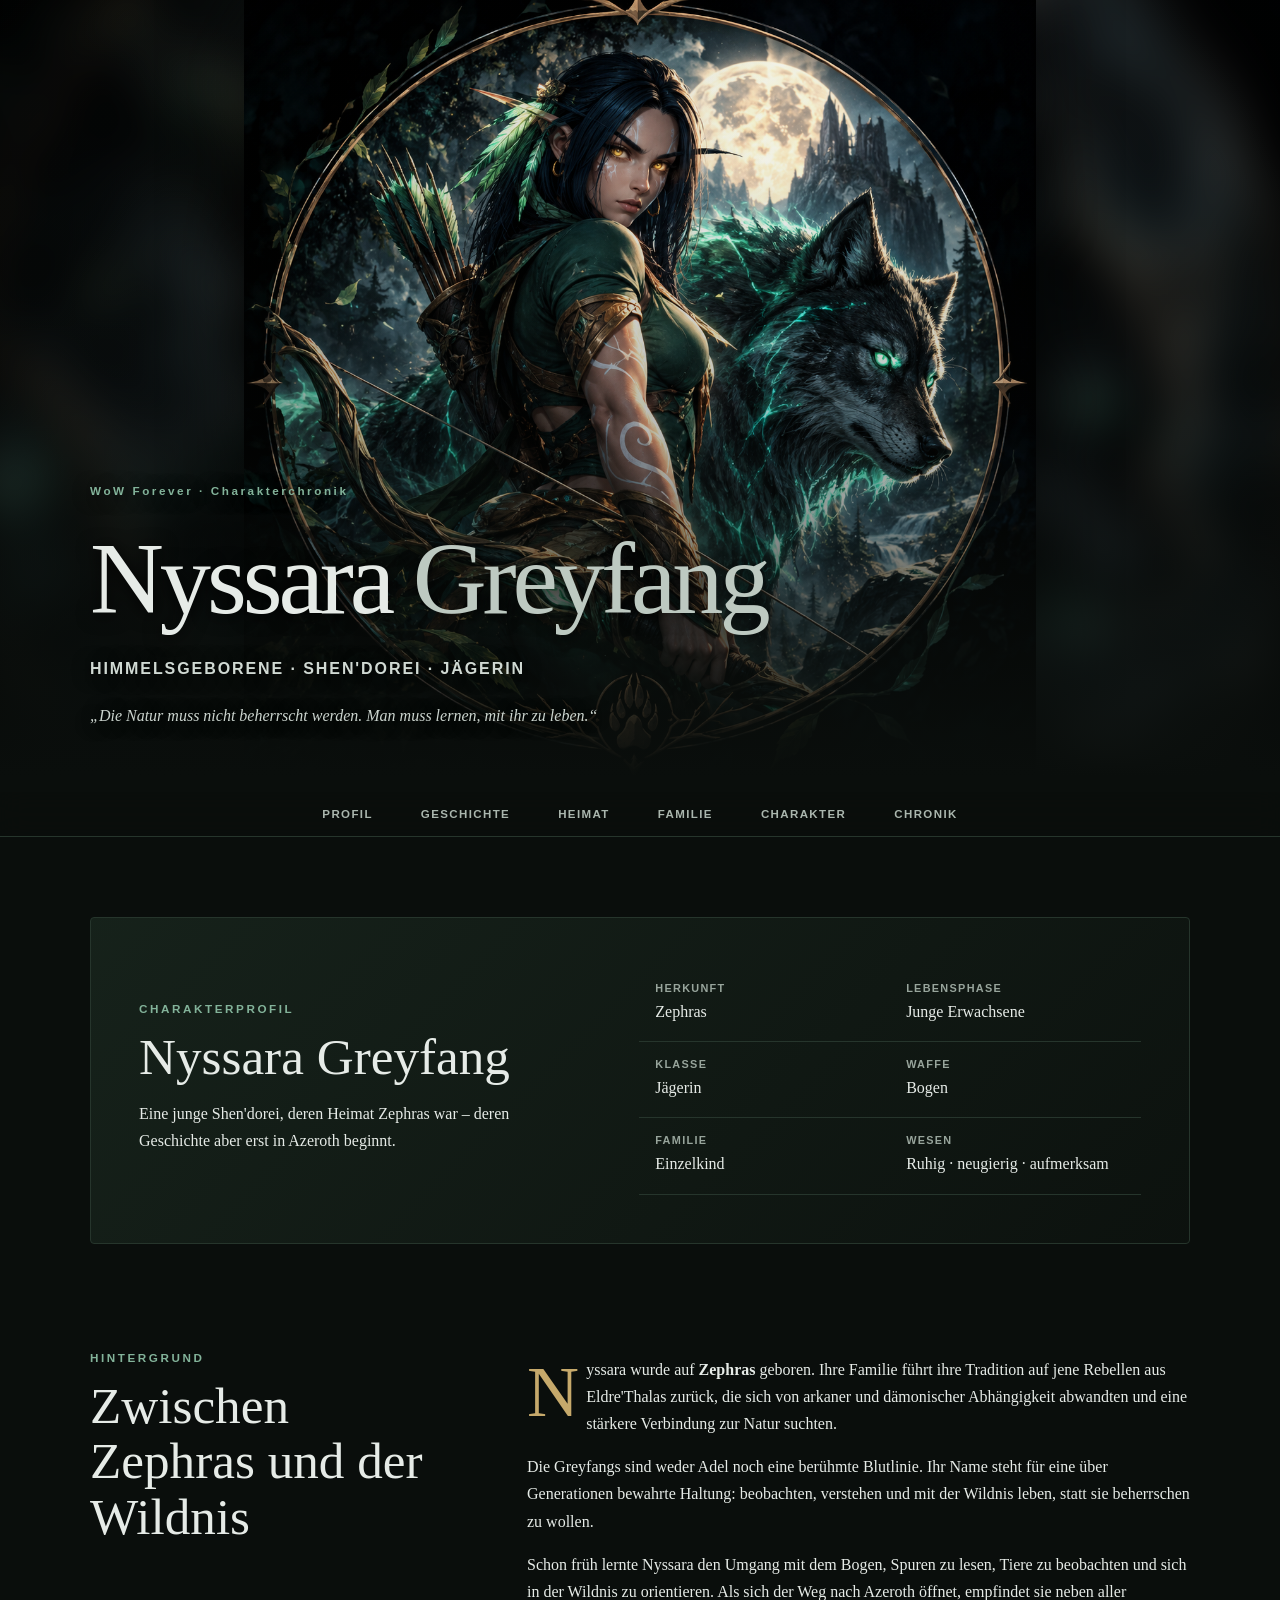
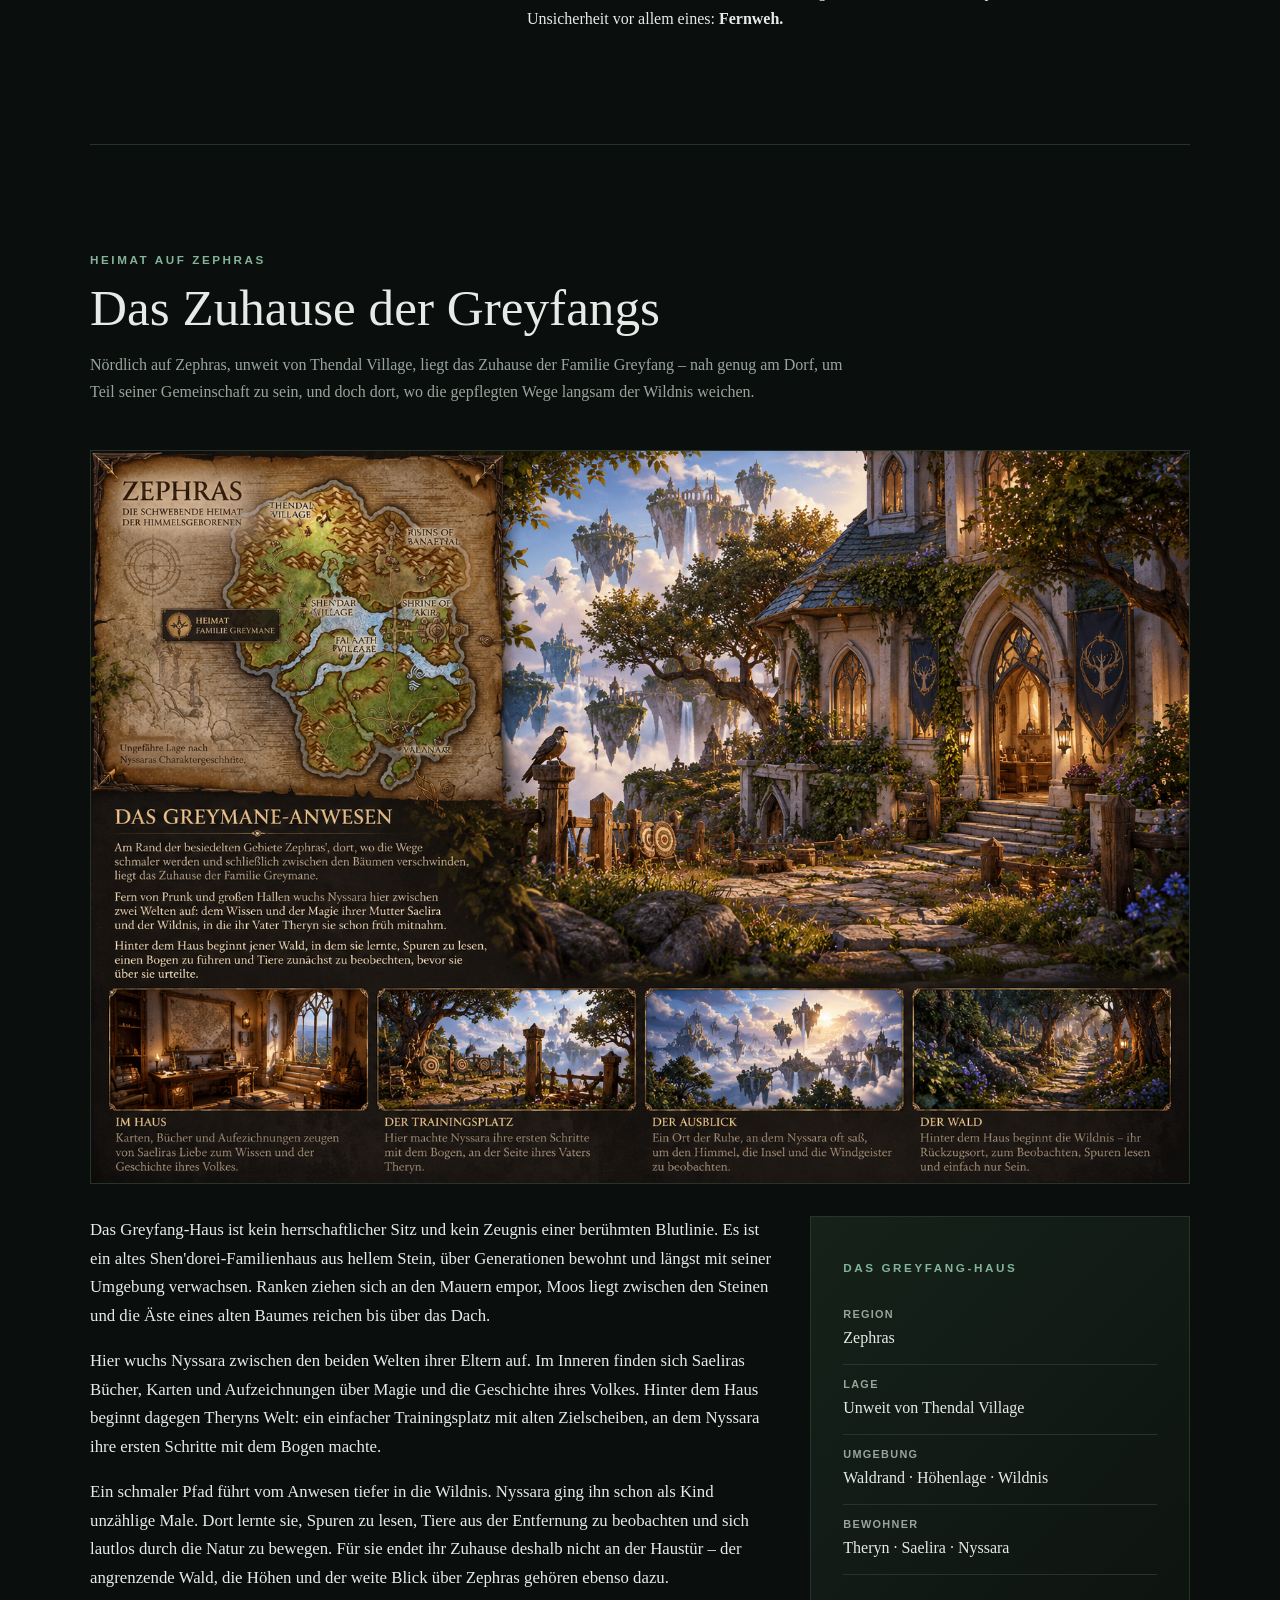
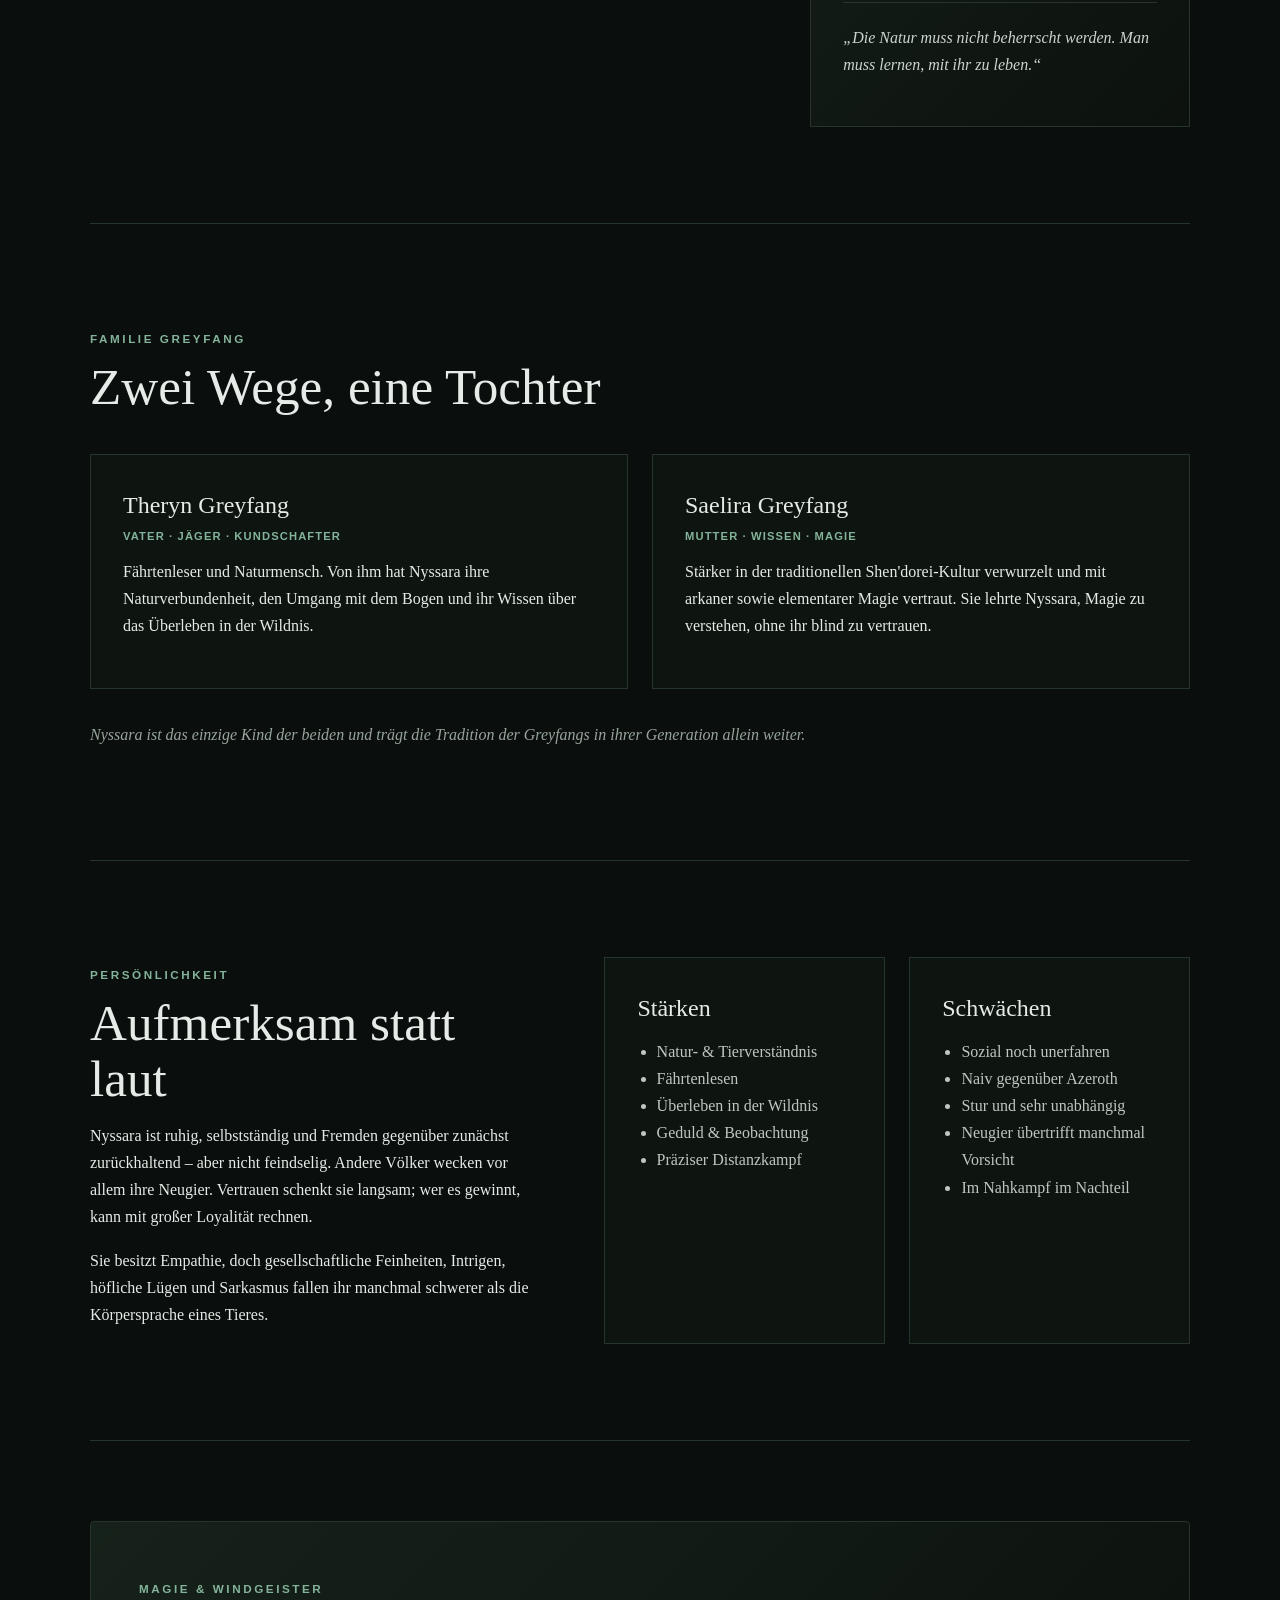
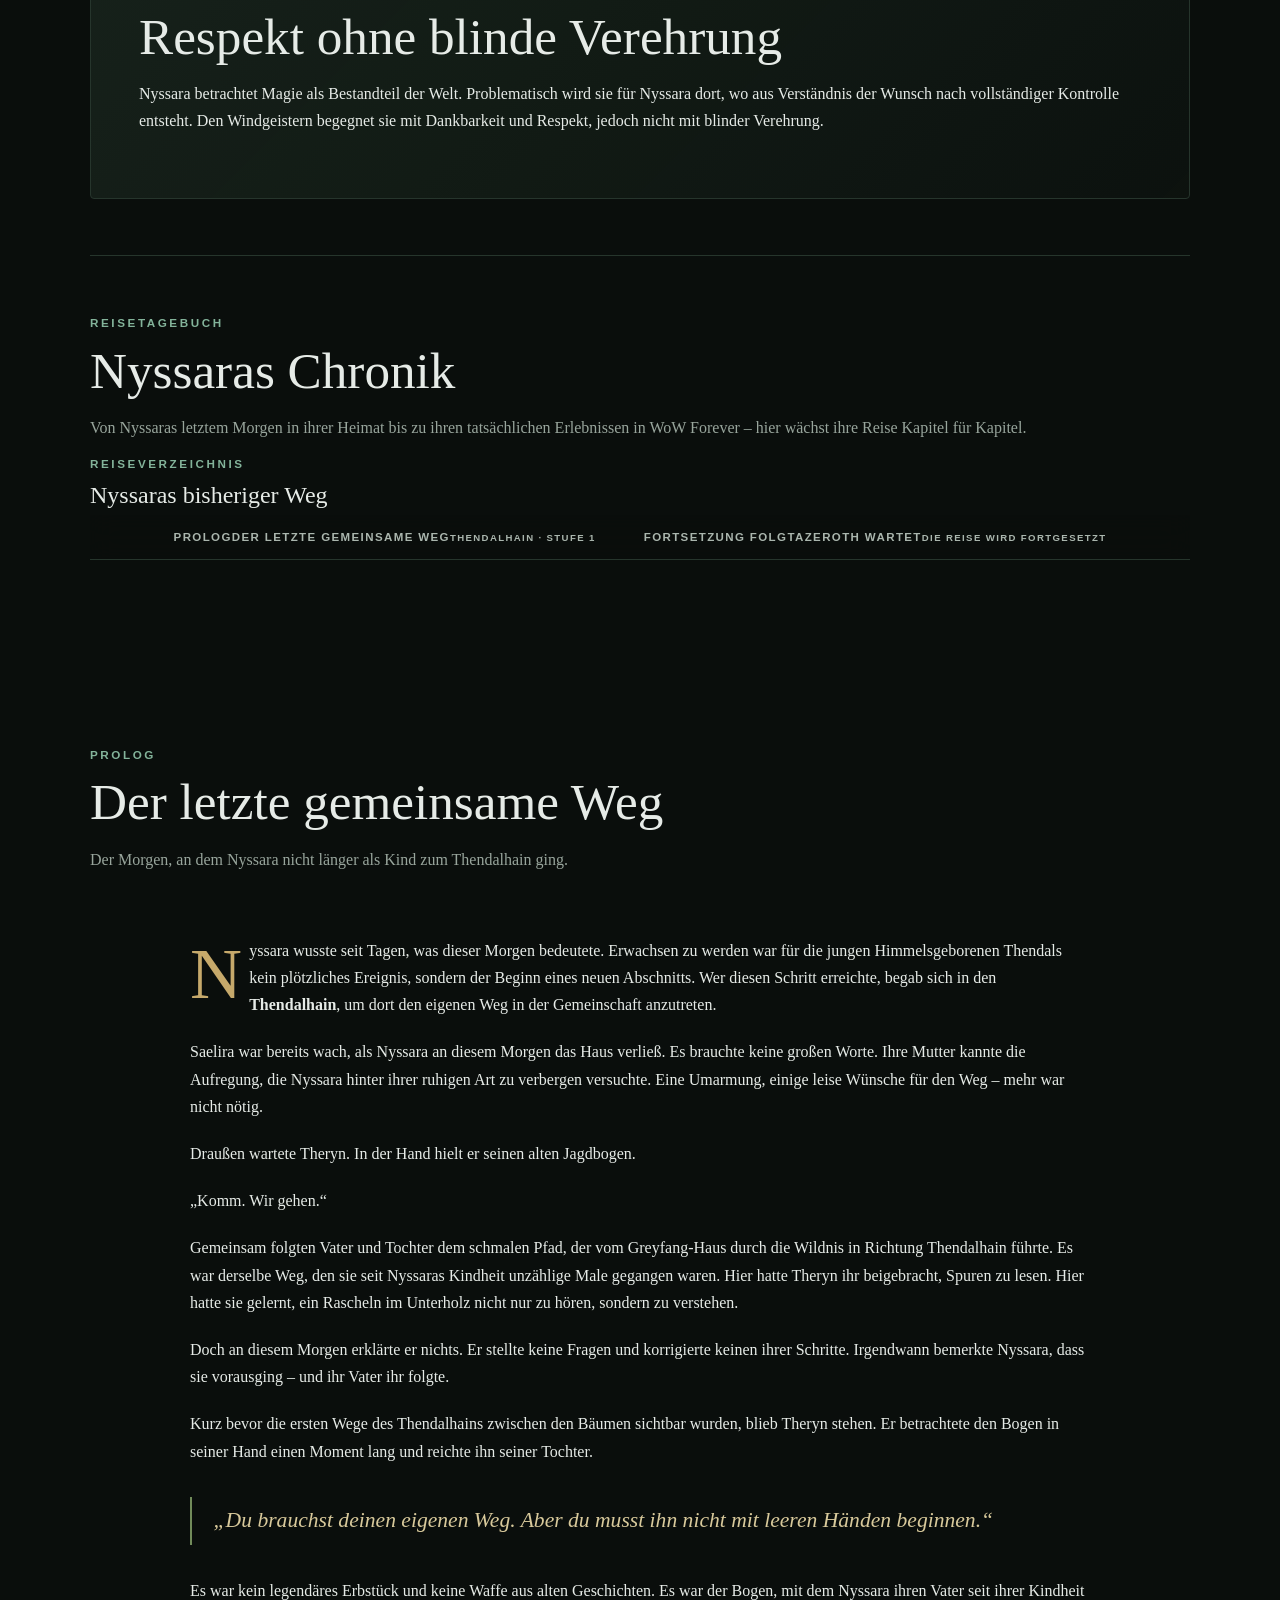
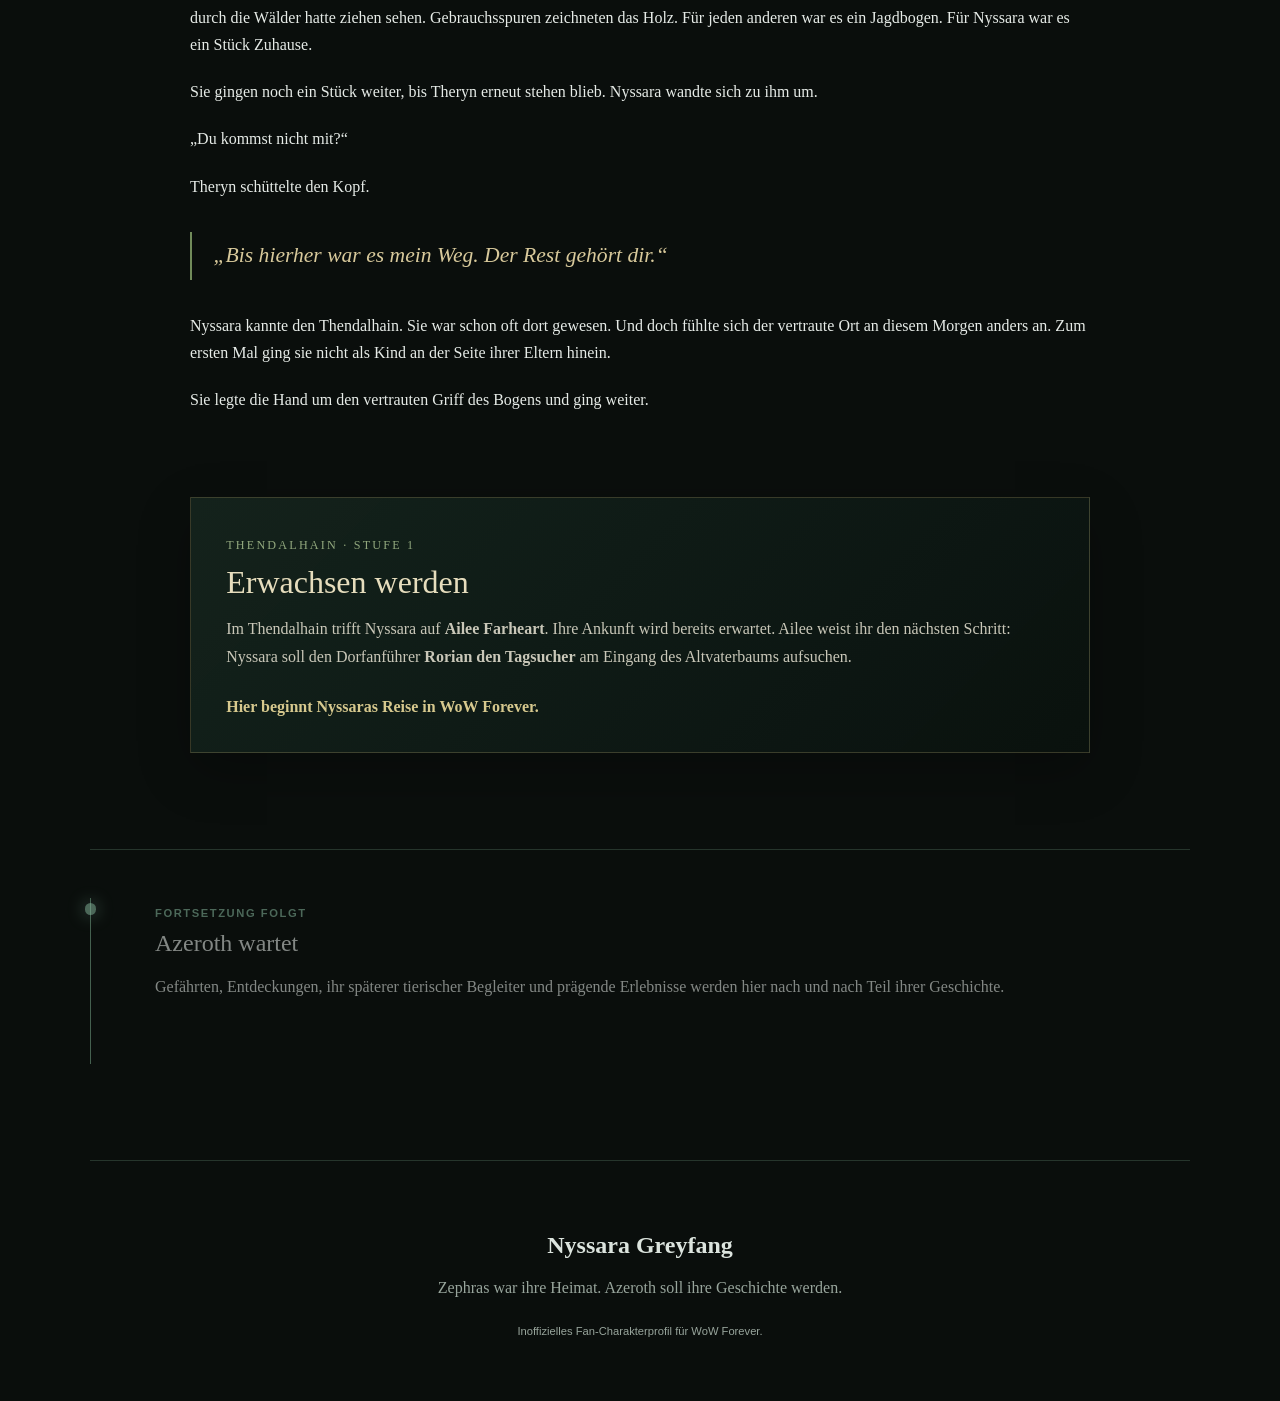
==== commit fd9639bb: "Rename Greymane family to Greyfang" ====
--- a/index.html
+++ b/index.html
@@ -2,18 +2,18 @@
 <html lang="de">
 <head>
 <meta charset="utf-8"><meta name="viewport" content="width=device-width,initial-scale=1">
-<meta name="description" content="Charakterchronik von Nyssara Greymane, Shen'dorei-Jägerin in WoW Forever.">
-<title>Nyssara Greymane · Charakterchronik</title>
+<meta name="description" content="Charakterchronik von Nyssara Greyfang, Shen'dorei-Jägerin in WoW Forever.">
+<title>Nyssara Greyfang · Charakterchronik</title>
 <link rel="stylesheet" href="style.css">
 </head>
 <body>
 <header class="hero">
   <div class="hero-backdrop" aria-hidden="true"></div>
-  <img src="assets/nyssara-greymane.png" alt="Nyssara Greymane mit Bogen und Schattenwolf">
+  <img src="assets/nyssara-greymane.png" alt="Nyssara Greyfang mit Bogen und Schattenwolf">
   <div class="veil"></div>
   <div class="hero-copy">
     <p class="eyebrow">WoW Forever · Charakterchronik</p>
-    <h1>Nyssara <span>Greymane</span></h1>
+    <h1>Nyssara <span>Greyfang</span></h1>
     <p class="lead">Himmelsgeborene · Shen'dorei · Jägerin</p>
     <blockquote>„Die Natur muss nicht beherrscht werden. Man muss lernen, mit ihr zu leben.“</blockquote>
   </div>
@@ -23,34 +23,34 @@
 
 <main>
 <section id="profil" class="panel profile">
-  <div><p class="kicker">CHARAKTERPROFIL</p><h2>Nyssara Greymane</h2><p>Eine junge Shen'dorei, deren Heimat Zephras war – deren Geschichte aber erst in Azeroth beginnt.</p></div>
+  <div><p class="kicker">CHARAKTERPROFIL</p><h2>Nyssara Greyfang</h2><p>Eine junge Shen'dorei, deren Heimat Zephras war – deren Geschichte aber erst in Azeroth beginnt.</p></div>
   <dl><div><dt>Herkunft</dt><dd>Zephras</dd></div><div><dt>Lebensphase</dt><dd>Junge Erwachsene</dd></div><div><dt>Klasse</dt><dd>Jägerin</dd></div><div><dt>Waffe</dt><dd>Bogen</dd></div><div><dt>Familie</dt><dd>Einzelkind</dd></div><div><dt>Wesen</dt><dd>Ruhig · neugierig · aufmerksam</dd></div></dl>
 </section>
 
 <section id="geschichte" class="split">
   <div><p class="kicker">HINTERGRUND</p><h2>Zwischen Zephras und der Wildnis</h2></div>
-  <div class="prose"><p>Nyssara wurde auf <strong>Zephras</strong> geboren. Ihre Familie führt ihre Tradition auf jene Rebellen aus Eldre'Thalas zurück, die sich von arkaner und dämonischer Abhängigkeit abwandten und eine stärkere Verbindung zur Natur suchten.</p><p>Die Greymanes sind weder Adel noch eine berühmte Blutlinie. Ihr Name steht für eine über Generationen bewahrte Haltung: beobachten, verstehen und mit der Wildnis leben, statt sie beherrschen zu wollen.</p><p>Schon früh lernte Nyssara den Umgang mit dem Bogen, Spuren zu lesen, Tiere zu beobachten und sich in der Wildnis zu orientieren. Als sich der Weg nach Azeroth öffnet, empfindet sie neben aller Unsicherheit vor allem eines: <strong>Fernweh.</strong></p></div>
+  <div class="prose"><p>Nyssara wurde auf <strong>Zephras</strong> geboren. Ihre Familie führt ihre Tradition auf jene Rebellen aus Eldre'Thalas zurück, die sich von arkaner und dämonischer Abhängigkeit abwandten und eine stärkere Verbindung zur Natur suchten.</p><p>Die Greyfangs sind weder Adel noch eine berühmte Blutlinie. Ihr Name steht für eine über Generationen bewahrte Haltung: beobachten, verstehen und mit der Wildnis leben, statt sie beherrschen zu wollen.</p><p>Schon früh lernte Nyssara den Umgang mit dem Bogen, Spuren zu lesen, Tiere zu beobachten und sich in der Wildnis zu orientieren. Als sich der Weg nach Azeroth öffnet, empfindet sie neben aller Unsicherheit vor allem eines: <strong>Fernweh.</strong></p></div>
 </section>
 
 <section id="heimat" class="homeland">
   <div class="homeland-heading">
     <p class="kicker">HEIMAT AUF ZEPHRAS</p>
-    <h2>Das Zuhause der Greymanes</h2>
-    <p class="intro">Nördlich auf Zephras, unweit von Thendal Village, liegt das Zuhause der Familie Greymane – nah genug am Dorf, um Teil seiner Gemeinschaft zu sein, und doch dort, wo die gepflegten Wege langsam der Wildnis weichen.</p>
+    <h2>Das Zuhause der Greyfangs</h2>
+    <p class="intro">Nördlich auf Zephras, unweit von Thendal Village, liegt das Zuhause der Familie Greyfang – nah genug am Dorf, um Teil seiner Gemeinschaft zu sein, und doch dort, wo die gepflegten Wege langsam der Wildnis weichen.</p>
   </div>
 
   <figure class="home-hero home-collage">
-    <img src="assets/greymane-heimat.png" alt="Das Zuhause der Familie Greymane auf Zephras mit Karte, Haus, Trainingsplatz und angrenzendem Wald">
+    <img src="assets/greymane-heimat.png" alt="Das Zuhause der Familie Greyfang auf Zephras mit Karte, Haus, Trainingsplatz und angrenzendem Wald">
   </figure>
 
   <div class="home-grid">
     <div class="home-story">
-      <p>Das Greymane-Haus ist kein herrschaftlicher Sitz und kein Zeugnis einer berühmten Blutlinie. Es ist ein altes Shen'dorei-Familienhaus aus hellem Stein, über Generationen bewohnt und längst mit seiner Umgebung verwachsen. Ranken ziehen sich an den Mauern empor, Moos liegt zwischen den Steinen und die Äste eines alten Baumes reichen bis über das Dach.</p>
+      <p>Das Greyfang-Haus ist kein herrschaftlicher Sitz und kein Zeugnis einer berühmten Blutlinie. Es ist ein altes Shen'dorei-Familienhaus aus hellem Stein, über Generationen bewohnt und längst mit seiner Umgebung verwachsen. Ranken ziehen sich an den Mauern empor, Moos liegt zwischen den Steinen und die Äste eines alten Baumes reichen bis über das Dach.</p>
       <p>Hier wuchs Nyssara zwischen den beiden Welten ihrer Eltern auf. Im Inneren finden sich Saeliras Bücher, Karten und Aufzeichnungen über Magie und die Geschichte ihres Volkes. Hinter dem Haus beginnt dagegen Theryns Welt: ein einfacher Trainingsplatz mit alten Zielscheiben, an dem Nyssara ihre ersten Schritte mit dem Bogen machte.</p>
       <p>Ein schmaler Pfad führt vom Anwesen tiefer in die Wildnis. Nyssara ging ihn schon als Kind unzählige Male. Dort lernte sie, Spuren zu lesen, Tiere aus der Entfernung zu beobachten und sich lautlos durch die Natur zu bewegen. Für sie endet ihr Zuhause deshalb nicht an der Haustür – der angrenzende Wald, die Höhen und der weite Blick über Zephras gehören ebenso dazu.</p>
     </div>
     <aside class="home-details">
-      <p class="kicker">DAS GREYMANE-HAUS</p>
+      <p class="kicker">DAS GREYFANG-HAUS</p>
       <dl>
         <div><dt>Region</dt><dd>Zephras</dd></div>
         <div><dt>Lage</dt><dd>Unweit von Thendal Village</dd></div>
@@ -62,11 +62,10 @@
   </div>
 </section>
 
-
 <section id="familie">
-<p class="kicker">FAMILIE GREYMANE</p><h2>Zwei Wege, eine Tochter</h2>
-<div class="cards"><article><h3>Theryn Greymane</h3><p class="tag">Vater · Jäger · Kundschafter</p><p>Fährtenleser und Naturmensch. Von ihm hat Nyssara ihre Naturverbundenheit, den Umgang mit dem Bogen und ihr Wissen über das Überleben in der Wildnis.</p></article><article><h3>Saelira Greymane</h3><p class="tag">Mutter · Wissen · Magie</p><p>Stärker in der traditionellen Shen'dorei-Kultur verwurzelt und mit arkaner sowie elementarer Magie vertraut. Sie lehrte Nyssara, Magie zu verstehen, ohne ihr blind zu vertrauen.</p></article></div>
-<p class="note">Nyssara ist das einzige Kind der beiden und trägt die Tradition der Greymanes in ihrer Generation allein weiter.</p>
+<p class="kicker">FAMILIE GREYFANG</p><h2>Zwei Wege, eine Tochter</h2>
+<div class="cards"><article><h3>Theryn Greyfang</h3><p class="tag">Vater · Jäger · Kundschafter</p><p>Fährtenleser und Naturmensch. Von ihm hat Nyssara ihre Naturverbundenheit, den Umgang mit dem Bogen und ihr Wissen über das Überleben in der Wildnis.</p></article><article><h3>Saelira Greyfang</h3><p class="tag">Mutter · Wissen · Magie</p><p>Stärker in der traditionellen Shen'dorei-Kultur verwurzelt und mit arkaner sowie elementarer Magie vertraut. Sie lehrte Nyssara, Magie zu verstehen, ohne ihr blind zu vertrauen.</p></article></div>
+<p class="note">Nyssara ist das einzige Kind der beiden und trägt die Tradition der Greyfangs in ihrer Generation allein weiter.</p>
 </section>
 
 <section id="charakter" class="traits">
@@ -99,7 +98,7 @@
     <p>Saelira war bereits wach, als Nyssara an diesem Morgen das Haus verließ. Es brauchte keine großen Worte. Ihre Mutter kannte die Aufregung, die Nyssara hinter ihrer ruhigen Art zu verbergen versuchte. Eine Umarmung, einige leise Wünsche für den Weg – mehr war nicht nötig.</p>
     <p>Draußen wartete Theryn. In der Hand hielt er seinen alten Jagdbogen.</p>
     <p>„Komm. Wir gehen.“</p>
-    <p>Gemeinsam folgten Vater und Tochter dem schmalen Pfad, der vom Greymane-Haus durch die Wildnis in Richtung Thendalhain führte. Es war derselbe Weg, den sie seit Nyssaras Kindheit unzählige Male gegangen waren. Hier hatte Theryn ihr beigebracht, Spuren zu lesen. Hier hatte sie gelernt, ein Rascheln im Unterholz nicht nur zu hören, sondern zu verstehen.</p>
+    <p>Gemeinsam folgten Vater und Tochter dem schmalen Pfad, der vom Greyfang-Haus durch die Wildnis in Richtung Thendalhain führte. Es war derselbe Weg, den sie seit Nyssaras Kindheit unzählige Male gegangen waren. Hier hatte Theryn ihr beigebracht, Spuren zu lesen. Hier hatte sie gelernt, ein Rascheln im Unterholz nicht nur zu hören, sondern zu verstehen.</p>
     <p>Doch an diesem Morgen erklärte er nichts. Er stellte keine Fragen und korrigierte keinen ihrer Schritte. Irgendwann bemerkte Nyssara, dass sie vorausging – und ihr Vater ihr folgte.</p>
     <p>Kurz bevor die ersten Wege des Thendalhains zwischen den Bäumen sichtbar wurden, blieb Theryn stehen. Er betrachtete den Bogen in seiner Hand einen Moment lang und reichte ihn seiner Tochter.</p>
     <p class="story-quote">„Du brauchst deinen eigenen Weg. Aber du musst ihn nicht mit leeren Händen beginnen.“</p>
@@ -123,5 +122,5 @@
 </div>
 </section>
 </main>
-<footer><strong>Nyssara Greymane</strong><span>Zephras war ihre Heimat. Azeroth soll ihre Geschichte werden.</span><small>Inoffizielles Fan-Charakterprofil für WoW Forever.</small></footer>
+<footer><strong>Nyssara Greyfang</strong><span>Zephras war ihre Heimat. Azeroth soll ihre Geschichte werden.</span><small>Inoffizielles Fan-Charakterprofil für WoW Forever.</small></footer>
 </body></html>
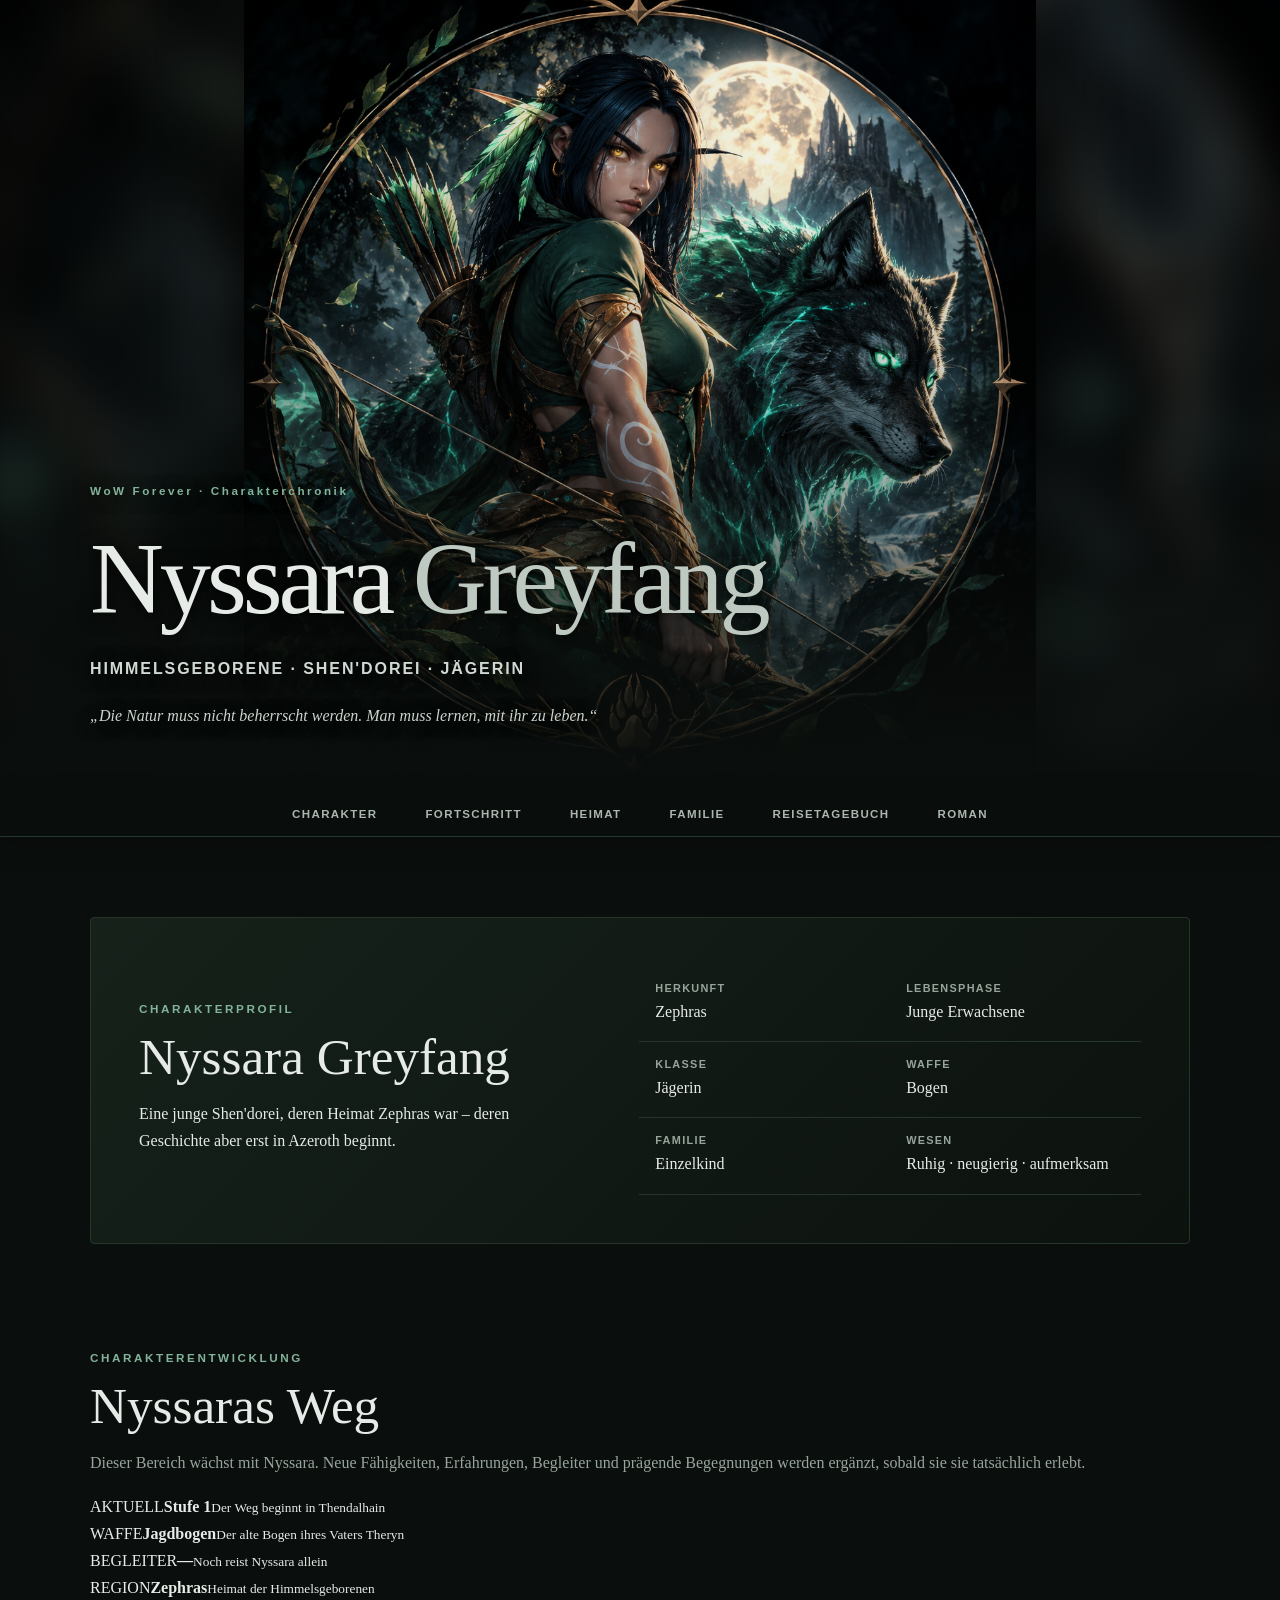
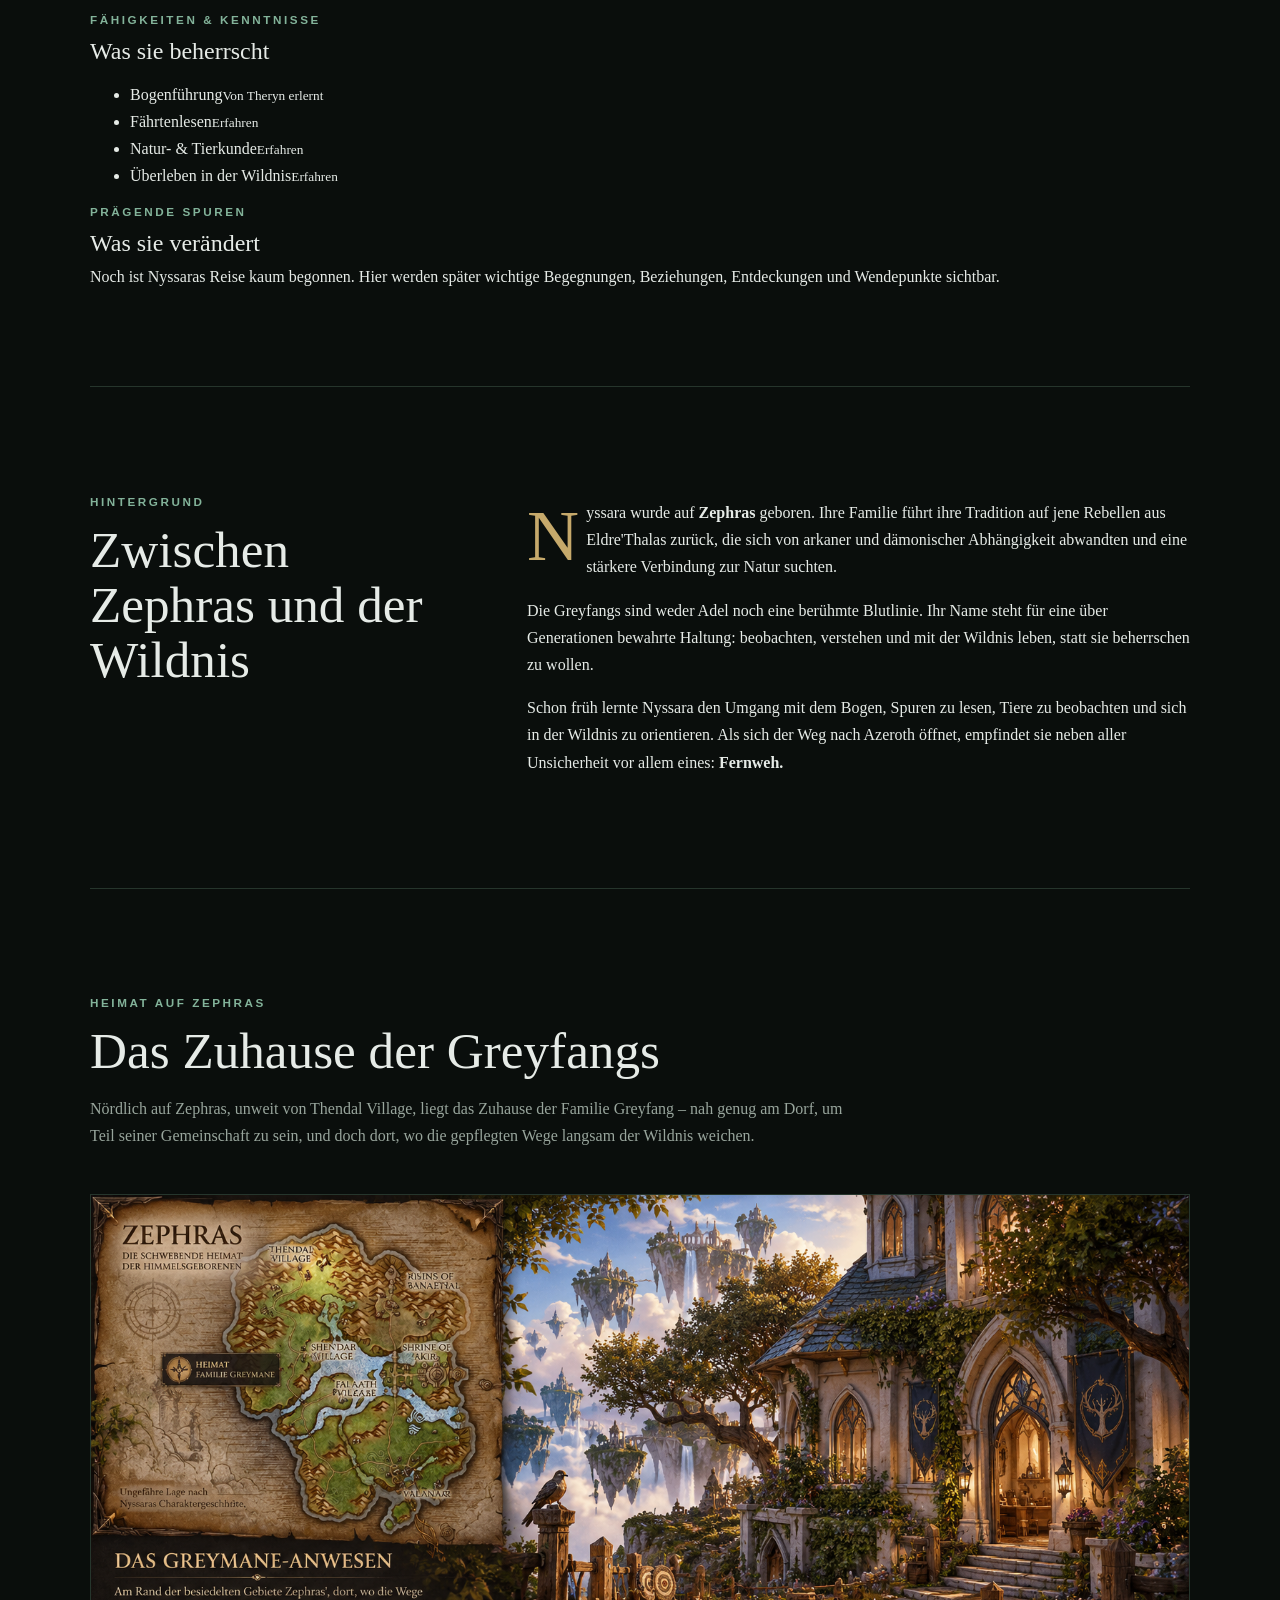
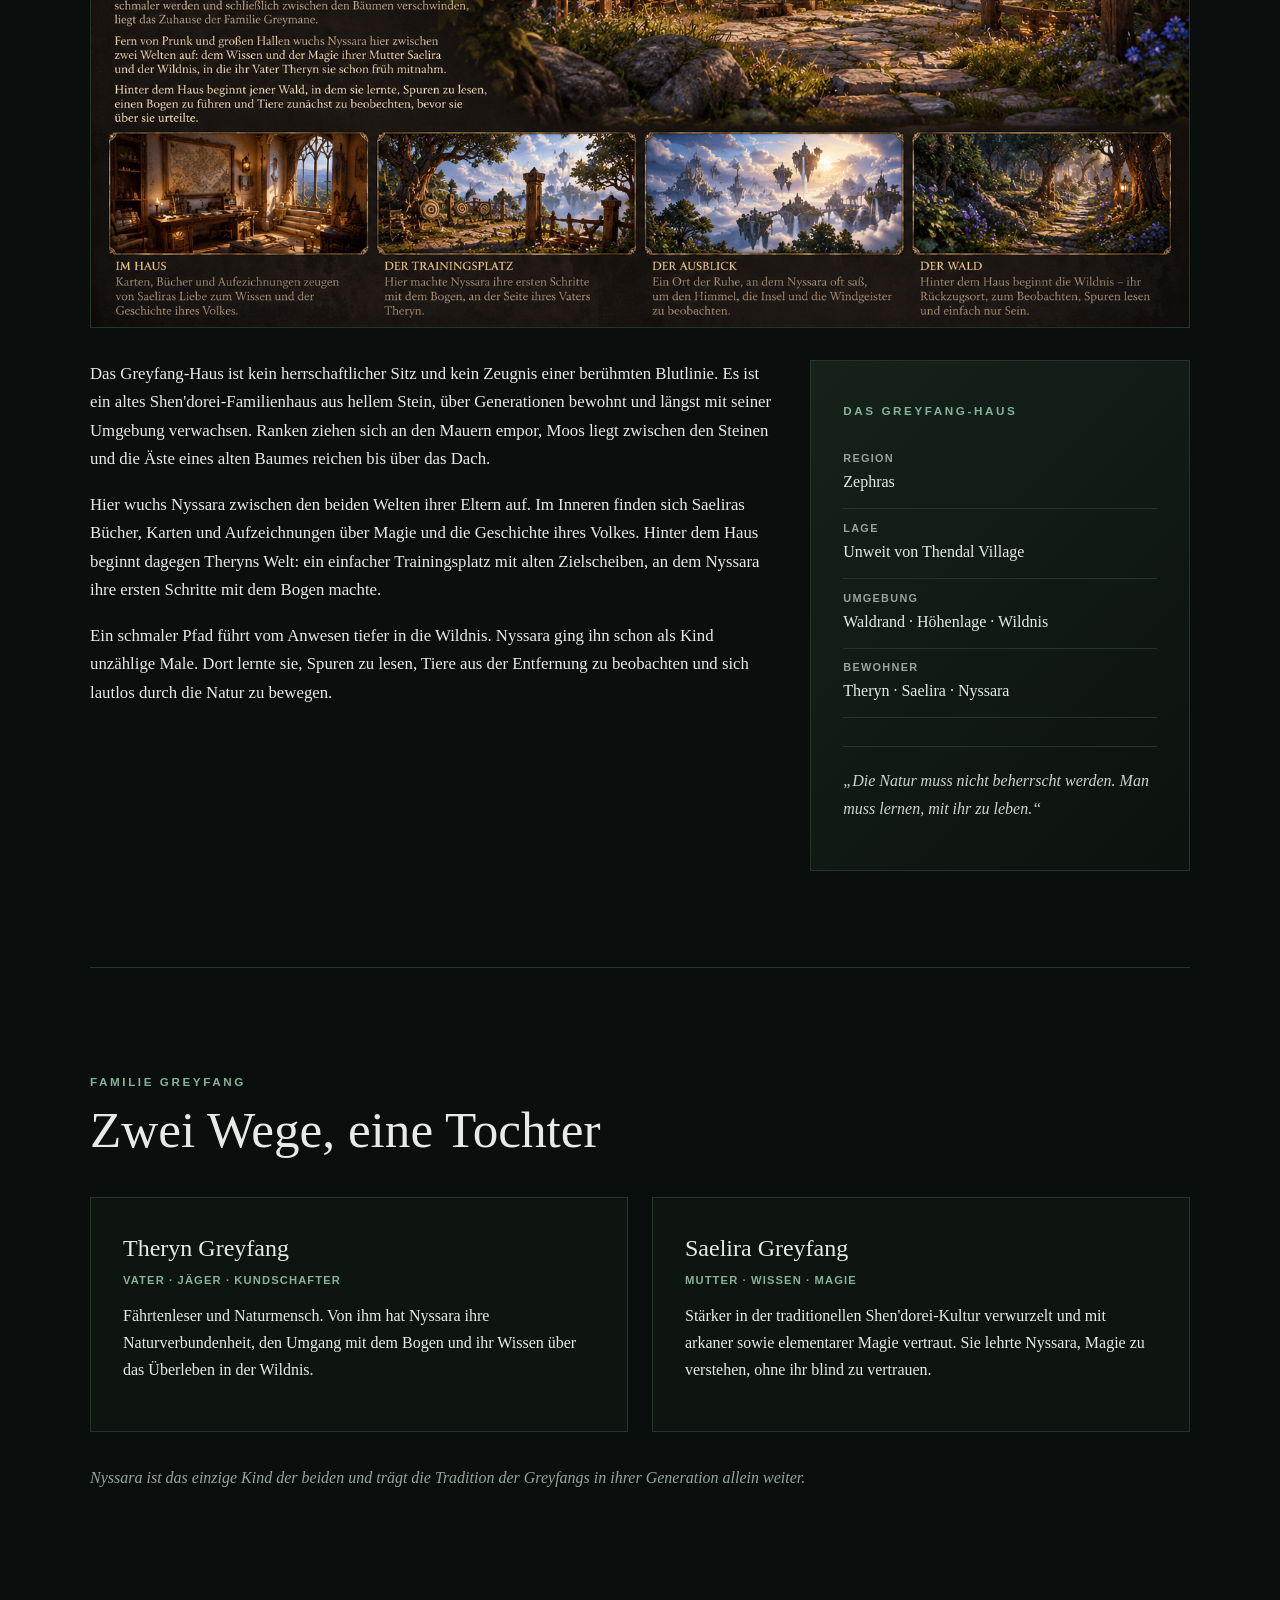
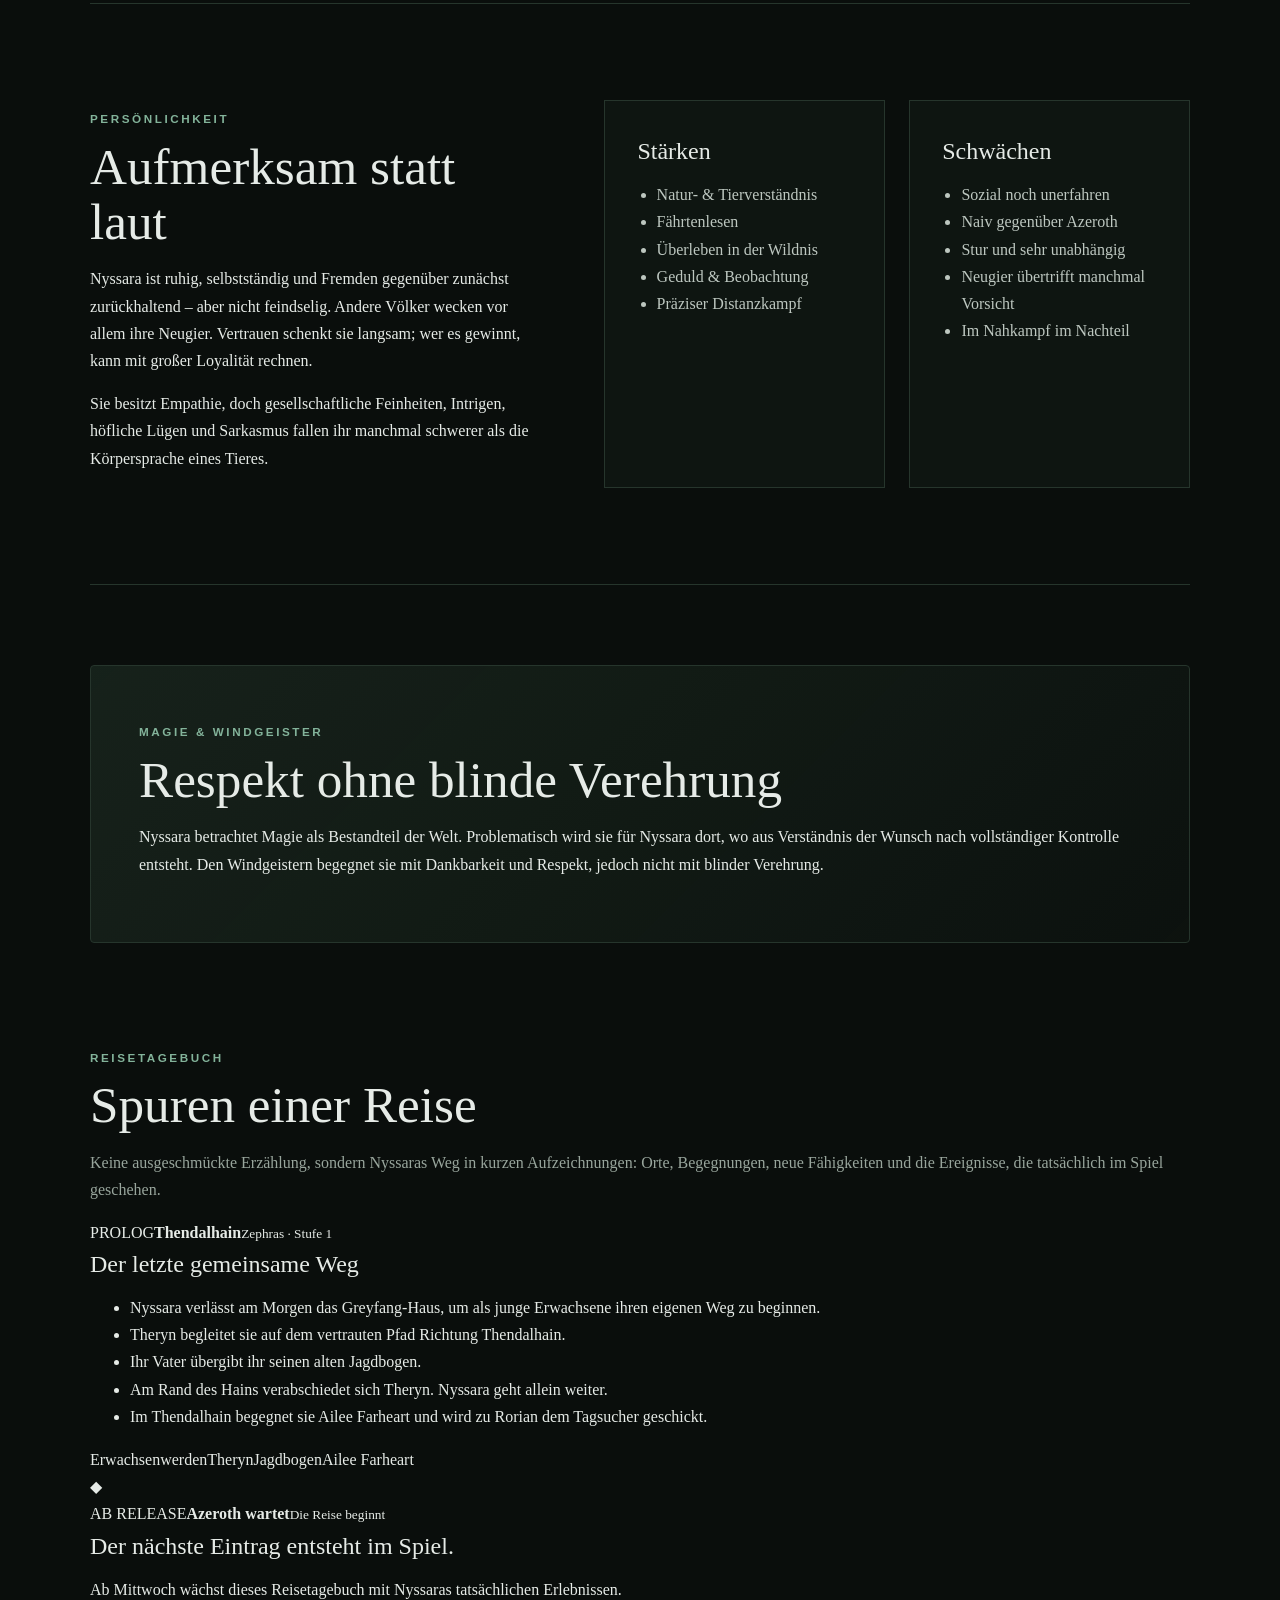
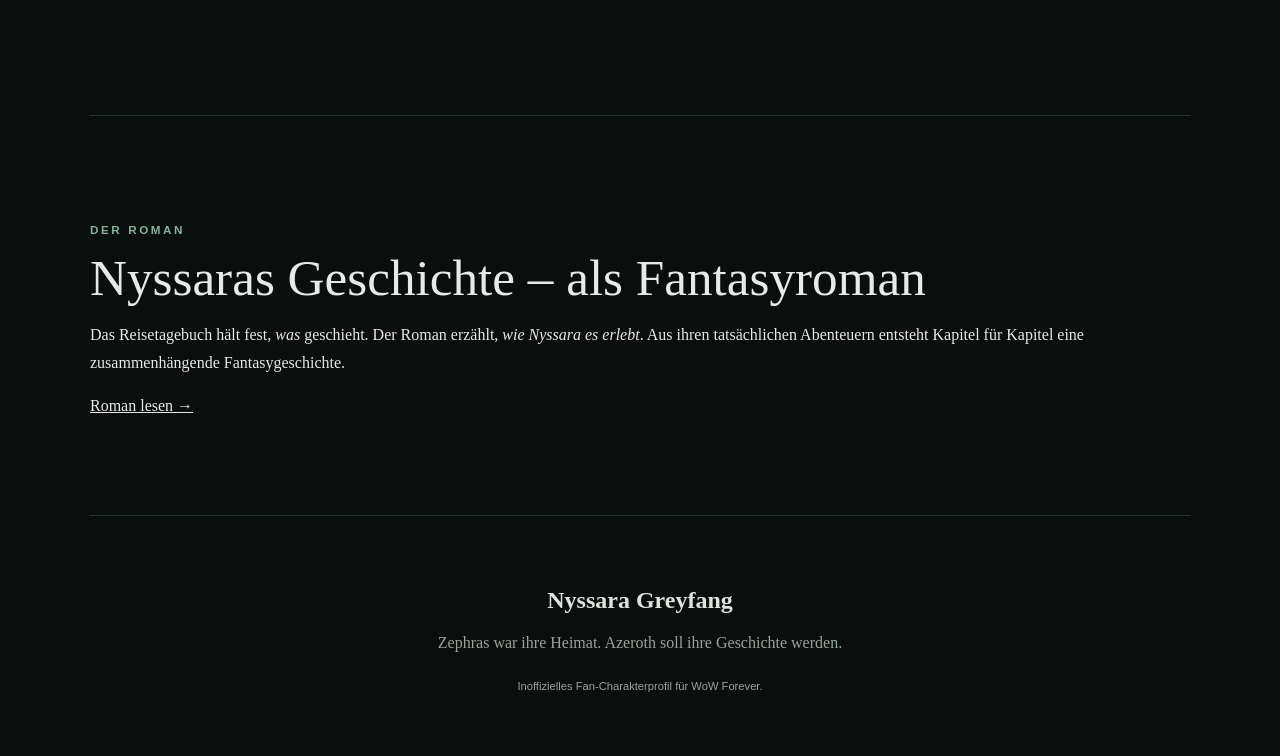
==== commit 1ca375b7: "Restructure character site with travel log, progression and novel" ====
--- a/index.html
+++ b/index.html
@@ -2,7 +2,7 @@
 <html lang="de">
 <head>
 <meta charset="utf-8"><meta name="viewport" content="width=device-width,initial-scale=1">
-<meta name="description" content="Charakterchronik von Nyssara Greyfang, Shen'dorei-Jägerin in WoW Forever.">
+<meta name="description" content="Nyssara Greyfang – Charakterprofil, Reisetagebuch und fortlaufende Fantasygeschichte aus WoW Forever.">
 <title>Nyssara Greyfang · Charakterchronik</title>
 <link rel="stylesheet" href="style.css">
 </head>
@@ -19,12 +19,26 @@
   </div>
 </header>
 
-<nav><a href="#profil">Profil</a><a href="#geschichte">Geschichte</a><a href="#heimat">Heimat</a><a href="#familie">Familie</a><a href="#charakter">Charakter</a><a href="#chronik">Chronik</a></nav>
+<nav class="main-nav"><a href="#profil">Charakter</a><a href="#fortschritt">Fortschritt</a><a href="#heimat">Heimat</a><a href="#familie">Familie</a><a href="#reisetagebuch">Reisetagebuch</a><a class="nav-novel" href="roman.html">Roman</a></nav>
 
 <main>
 <section id="profil" class="panel profile">
   <div><p class="kicker">CHARAKTERPROFIL</p><h2>Nyssara Greyfang</h2><p>Eine junge Shen'dorei, deren Heimat Zephras war – deren Geschichte aber erst in Azeroth beginnt.</p></div>
   <dl><div><dt>Herkunft</dt><dd>Zephras</dd></div><div><dt>Lebensphase</dt><dd>Junge Erwachsene</dd></div><div><dt>Klasse</dt><dd>Jägerin</dd></div><div><dt>Waffe</dt><dd>Bogen</dd></div><div><dt>Familie</dt><dd>Einzelkind</dd></div><div><dt>Wesen</dt><dd>Ruhig · neugierig · aufmerksam</dd></div></dl>
+</section>
+
+<section id="fortschritt" class="progress-section">
+  <div class="section-heading"><p class="kicker">CHARAKTERENTWICKLUNG</p><h2>Nyssaras Weg</h2><p class="intro">Dieser Bereich wächst mit Nyssara. Neue Fähigkeiten, Erfahrungen, Begleiter und prägende Begegnungen werden ergänzt, sobald sie sie tatsächlich erlebt.</p></div>
+  <div class="status-grid">
+    <article class="status-card primary-status"><span class="status-label">AKTUELL</span><strong>Stufe 1</strong><small>Der Weg beginnt in Thendalhain</small></article>
+    <article class="status-card"><span class="status-label">WAFFE</span><strong>Jagdbogen</strong><small>Der alte Bogen ihres Vaters Theryn</small></article>
+    <article class="status-card"><span class="status-label">BEGLEITER</span><strong>—</strong><small>Noch reist Nyssara allein</small></article>
+    <article class="status-card"><span class="status-label">REGION</span><strong>Zephras</strong><small>Heimat der Himmelsgeborenen</small></article>
+  </div>
+  <div class="growth-grid">
+    <article class="growth-card"><p class="kicker">FÄHIGKEITEN & KENNTNISSE</p><h3>Was sie beherrscht</h3><ul class="skill-list"><li><span>Bogenführung</span><small>Von Theryn erlernt</small></li><li><span>Fährtenlesen</span><small>Erfahren</small></li><li><span>Natur- & Tierkunde</span><small>Erfahren</small></li><li><span>Überleben in der Wildnis</span><small>Erfahren</small></li></ul></article>
+    <article class="growth-card"><p class="kicker">PRÄGENDE SPUREN</p><h3>Was sie verändert</h3><div class="empty-state">Noch ist Nyssaras Reise kaum begonnen. Hier werden später wichtige Begegnungen, Beziehungen, Entdeckungen und Wendepunkte sichtbar.</div></article>
+  </div>
 </section>
 
 <section id="geschichte" class="split">
@@ -33,94 +47,30 @@
 </section>
 
 <section id="heimat" class="homeland">
-  <div class="homeland-heading">
-    <p class="kicker">HEIMAT AUF ZEPHRAS</p>
-    <h2>Das Zuhause der Greyfangs</h2>
-    <p class="intro">Nördlich auf Zephras, unweit von Thendal Village, liegt das Zuhause der Familie Greyfang – nah genug am Dorf, um Teil seiner Gemeinschaft zu sein, und doch dort, wo die gepflegten Wege langsam der Wildnis weichen.</p>
-  </div>
-
-  <figure class="home-hero home-collage">
-    <img src="assets/greymane-heimat.png" alt="Das Zuhause der Familie Greyfang auf Zephras mit Karte, Haus, Trainingsplatz und angrenzendem Wald">
-  </figure>
-
-  <div class="home-grid">
-    <div class="home-story">
-      <p>Das Greyfang-Haus ist kein herrschaftlicher Sitz und kein Zeugnis einer berühmten Blutlinie. Es ist ein altes Shen'dorei-Familienhaus aus hellem Stein, über Generationen bewohnt und längst mit seiner Umgebung verwachsen. Ranken ziehen sich an den Mauern empor, Moos liegt zwischen den Steinen und die Äste eines alten Baumes reichen bis über das Dach.</p>
-      <p>Hier wuchs Nyssara zwischen den beiden Welten ihrer Eltern auf. Im Inneren finden sich Saeliras Bücher, Karten und Aufzeichnungen über Magie und die Geschichte ihres Volkes. Hinter dem Haus beginnt dagegen Theryns Welt: ein einfacher Trainingsplatz mit alten Zielscheiben, an dem Nyssara ihre ersten Schritte mit dem Bogen machte.</p>
-      <p>Ein schmaler Pfad führt vom Anwesen tiefer in die Wildnis. Nyssara ging ihn schon als Kind unzählige Male. Dort lernte sie, Spuren zu lesen, Tiere aus der Entfernung zu beobachten und sich lautlos durch die Natur zu bewegen. Für sie endet ihr Zuhause deshalb nicht an der Haustür – der angrenzende Wald, die Höhen und der weite Blick über Zephras gehören ebenso dazu.</p>
-    </div>
-    <aside class="home-details">
-      <p class="kicker">DAS GREYFANG-HAUS</p>
-      <dl>
-        <div><dt>Region</dt><dd>Zephras</dd></div>
-        <div><dt>Lage</dt><dd>Unweit von Thendal Village</dd></div>
-        <div><dt>Umgebung</dt><dd>Waldrand · Höhenlage · Wildnis</dd></div>
-        <div><dt>Bewohner</dt><dd>Theryn · Saelira · Nyssara</dd></div>
-      </dl>
-      <p class="home-quote">„Die Natur muss nicht beherrscht werden. Man muss lernen, mit ihr zu leben.“</p>
-    </aside>
-  </div>
+  <div class="homeland-heading"><p class="kicker">HEIMAT AUF ZEPHRAS</p><h2>Das Zuhause der Greyfangs</h2><p class="intro">Nördlich auf Zephras, unweit von Thendal Village, liegt das Zuhause der Familie Greyfang – nah genug am Dorf, um Teil seiner Gemeinschaft zu sein, und doch dort, wo die gepflegten Wege langsam der Wildnis weichen.</p></div>
+  <figure class="home-hero home-collage"><img src="assets/greymane-heimat.png" alt="Das Zuhause der Familie Greyfang auf Zephras mit Karte, Haus, Trainingsplatz und angrenzendem Wald"></figure>
+  <div class="home-grid"><div class="home-story"><p>Das Greyfang-Haus ist kein herrschaftlicher Sitz und kein Zeugnis einer berühmten Blutlinie. Es ist ein altes Shen'dorei-Familienhaus aus hellem Stein, über Generationen bewohnt und längst mit seiner Umgebung verwachsen. Ranken ziehen sich an den Mauern empor, Moos liegt zwischen den Steinen und die Äste eines alten Baumes reichen bis über das Dach.</p><p>Hier wuchs Nyssara zwischen den beiden Welten ihrer Eltern auf. Im Inneren finden sich Saeliras Bücher, Karten und Aufzeichnungen über Magie und die Geschichte ihres Volkes. Hinter dem Haus beginnt dagegen Theryns Welt: ein einfacher Trainingsplatz mit alten Zielscheiben, an dem Nyssara ihre ersten Schritte mit dem Bogen machte.</p><p>Ein schmaler Pfad führt vom Anwesen tiefer in die Wildnis. Nyssara ging ihn schon als Kind unzählige Male. Dort lernte sie, Spuren zu lesen, Tiere aus der Entfernung zu beobachten und sich lautlos durch die Natur zu bewegen.</p></div><aside class="home-details"><p class="kicker">DAS GREYFANG-HAUS</p><dl><div><dt>Region</dt><dd>Zephras</dd></div><div><dt>Lage</dt><dd>Unweit von Thendal Village</dd></div><div><dt>Umgebung</dt><dd>Waldrand · Höhenlage · Wildnis</dd></div><div><dt>Bewohner</dt><dd>Theryn · Saelira · Nyssara</dd></div></dl><p class="home-quote">„Die Natur muss nicht beherrscht werden. Man muss lernen, mit ihr zu leben.“</p></aside></div>
 </section>
 
-<section id="familie">
-<p class="kicker">FAMILIE GREYFANG</p><h2>Zwei Wege, eine Tochter</h2>
-<div class="cards"><article><h3>Theryn Greyfang</h3><p class="tag">Vater · Jäger · Kundschafter</p><p>Fährtenleser und Naturmensch. Von ihm hat Nyssara ihre Naturverbundenheit, den Umgang mit dem Bogen und ihr Wissen über das Überleben in der Wildnis.</p></article><article><h3>Saelira Greyfang</h3><p class="tag">Mutter · Wissen · Magie</p><p>Stärker in der traditionellen Shen'dorei-Kultur verwurzelt und mit arkaner sowie elementarer Magie vertraut. Sie lehrte Nyssara, Magie zu verstehen, ohne ihr blind zu vertrauen.</p></article></div>
-<p class="note">Nyssara ist das einzige Kind der beiden und trägt die Tradition der Greyfangs in ihrer Generation allein weiter.</p>
-</section>
+<section id="familie"><p class="kicker">FAMILIE GREYFANG</p><h2>Zwei Wege, eine Tochter</h2><div class="cards"><article><h3>Theryn Greyfang</h3><p class="tag">Vater · Jäger · Kundschafter</p><p>Fährtenleser und Naturmensch. Von ihm hat Nyssara ihre Naturverbundenheit, den Umgang mit dem Bogen und ihr Wissen über das Überleben in der Wildnis.</p></article><article><h3>Saelira Greyfang</h3><p class="tag">Mutter · Wissen · Magie</p><p>Stärker in der traditionellen Shen'dorei-Kultur verwurzelt und mit arkaner sowie elementarer Magie vertraut. Sie lehrte Nyssara, Magie zu verstehen, ohne ihr blind zu vertrauen.</p></article></div><p class="note">Nyssara ist das einzige Kind der beiden und trägt die Tradition der Greyfangs in ihrer Generation allein weiter.</p></section>
 
-<section id="charakter" class="traits">
-<div><p class="kicker">PERSÖNLICHKEIT</p><h2>Aufmerksam statt laut</h2><p>Nyssara ist ruhig, selbstständig und Fremden gegenüber zunächst zurückhaltend – aber nicht feindselig. Andere Völker wecken vor allem ihre Neugier. Vertrauen schenkt sie langsam; wer es gewinnt, kann mit großer Loyalität rechnen.</p><p>Sie besitzt Empathie, doch gesellschaftliche Feinheiten, Intrigen, höfliche Lügen und Sarkasmus fallen ihr manchmal schwerer als die Körpersprache eines Tieres.</p></div>
-<div class="columns"><div><h3>Stärken</h3><ul><li>Natur- & Tierverständnis</li><li>Fährtenlesen</li><li>Überleben in der Wildnis</li><li>Geduld & Beobachtung</li><li>Präziser Distanzkampf</li></ul></div><div><h3>Schwächen</h3><ul><li>Sozial noch unerfahren</li><li>Naiv gegenüber Azeroth</li><li>Stur und sehr unabhängig</li><li>Neugier übertrifft manchmal Vorsicht</li><li>Im Nahkampf im Nachteil</li></ul></div></div>
-</section>
+<section id="charakter" class="traits"><div><p class="kicker">PERSÖNLICHKEIT</p><h2>Aufmerksam statt laut</h2><p>Nyssara ist ruhig, selbstständig und Fremden gegenüber zunächst zurückhaltend – aber nicht feindselig. Andere Völker wecken vor allem ihre Neugier. Vertrauen schenkt sie langsam; wer es gewinnt, kann mit großer Loyalität rechnen.</p><p>Sie besitzt Empathie, doch gesellschaftliche Feinheiten, Intrigen, höfliche Lügen und Sarkasmus fallen ihr manchmal schwerer als die Körpersprache eines Tieres.</p></div><div class="columns"><div><h3>Stärken</h3><ul><li>Natur- & Tierverständnis</li><li>Fährtenlesen</li><li>Überleben in der Wildnis</li><li>Geduld & Beobachtung</li><li>Präziser Distanzkampf</li></ul></div><div><h3>Schwächen</h3><ul><li>Sozial noch unerfahren</li><li>Naiv gegenüber Azeroth</li><li>Stur und sehr unabhängig</li><li>Neugier übertrifft manchmal Vorsicht</li><li>Im Nahkampf im Nachteil</li></ul></div></div></section>
 
 <section class="panel"><p class="kicker">MAGIE & WINDGEISTER</p><h2>Respekt ohne blinde Verehrung</h2><p>Nyssara betrachtet Magie als Bestandteil der Welt. Problematisch wird sie für Nyssara dort, wo aus Verständnis der Wunsch nach vollständiger Kontrolle entsteht. Den Windgeistern begegnet sie mit Dankbarkeit und Respekt, jedoch nicht mit blinder Verehrung.</p></section>
 
-<section id="chronik">
-<p class="kicker">REISETAGEBUCH</p><h2>Nyssaras Chronik</h2><p class="intro">Von Nyssaras letztem Morgen in ihrer Heimat bis zu ihren tatsächlichen Erlebnissen in WoW Forever – hier wächst ihre Reise Kapitel für Kapitel.</p>
-<div class="travel-index" id="reiseverzeichnis">
-  <div class="travel-index-heading">
-    <p class="kicker">REISEVERZEICHNIS</p>
-    <h3>Nyssaras bisheriger Weg</h3>
+<section id="reisetagebuch" class="travel-log">
+  <div class="section-heading"><p class="kicker">REISETAGEBUCH</p><h2>Spuren einer Reise</h2><p class="intro">Keine ausgeschmückte Erzählung, sondern Nyssaras Weg in kurzen Aufzeichnungen: Orte, Begegnungen, neue Fähigkeiten und die Ereignisse, die tatsächlich im Spiel geschehen.</p></div>
+  <div class="travel-entry">
+    <aside class="travel-meta"><span>PROLOG</span><strong>Thendalhain</strong><small>Zephras · Stufe 1</small></aside>
+    <div class="travel-notes"><h3>Der letzte gemeinsame Weg</h3><ul><li>Nyssara verlässt am Morgen das Greyfang-Haus, um als junge Erwachsene ihren eigenen Weg zu beginnen.</li><li>Theryn begleitet sie auf dem vertrauten Pfad Richtung Thendalhain.</li><li>Ihr Vater übergibt ihr seinen alten Jagdbogen.</li><li>Am Rand des Hains verabschiedet sich Theryn. Nyssara geht allein weiter.</li><li>Im Thendalhain begegnet sie Ailee Farheart und wird zu Rorian dem Tagsucher geschickt.</li></ul><div class="travel-tags"><span>Erwachsenwerden</span><span>Theryn</span><span>Jagdbogen</span><span>Ailee Farheart</span></div></div>
   </div>
-  <nav class="travel-index-links" aria-label="Inhaltsverzeichnis des Reisetagebuchs">
-    <a href="#prolog"><span class="index-label">PROLOG</span><strong>Der letzte gemeinsame Weg</strong><small>Thendalhain · Stufe 1</small></a>
-    <a href="#fortsetzung"><span class="index-label">FORTSETZUNG FOLGT</span><strong>Azeroth wartet</strong><small>Die Reise wird fortgesetzt</small></a>
-  </nav>
-</div>
-<section id="prolog" class="prologue-section">
-  <div class="prologue-heading">
-    <p class="kicker">PROLOG</p>
-    <h2>Der letzte gemeinsame Weg</h2>
-    <p class="intro">Der Morgen, an dem Nyssara nicht länger als Kind zum Thendalhain ging.</p>
-  </div>
-  <div class="prologue-story prose">
-    <p>Nyssara wusste seit Tagen, was dieser Morgen bedeutete. Erwachsen zu werden war für die jungen Himmelsgeborenen Thendals kein plötzliches Ereignis, sondern der Beginn eines neuen Abschnitts. Wer diesen Schritt erreichte, begab sich in den <strong>Thendalhain</strong>, um dort den eigenen Weg in der Gemeinschaft anzutreten.</p>
-    <p>Saelira war bereits wach, als Nyssara an diesem Morgen das Haus verließ. Es brauchte keine großen Worte. Ihre Mutter kannte die Aufregung, die Nyssara hinter ihrer ruhigen Art zu verbergen versuchte. Eine Umarmung, einige leise Wünsche für den Weg – mehr war nicht nötig.</p>
-    <p>Draußen wartete Theryn. In der Hand hielt er seinen alten Jagdbogen.</p>
-    <p>„Komm. Wir gehen.“</p>
-    <p>Gemeinsam folgten Vater und Tochter dem schmalen Pfad, der vom Greyfang-Haus durch die Wildnis in Richtung Thendalhain führte. Es war derselbe Weg, den sie seit Nyssaras Kindheit unzählige Male gegangen waren. Hier hatte Theryn ihr beigebracht, Spuren zu lesen. Hier hatte sie gelernt, ein Rascheln im Unterholz nicht nur zu hören, sondern zu verstehen.</p>
-    <p>Doch an diesem Morgen erklärte er nichts. Er stellte keine Fragen und korrigierte keinen ihrer Schritte. Irgendwann bemerkte Nyssara, dass sie vorausging – und ihr Vater ihr folgte.</p>
-    <p>Kurz bevor die ersten Wege des Thendalhains zwischen den Bäumen sichtbar wurden, blieb Theryn stehen. Er betrachtete den Bogen in seiner Hand einen Moment lang und reichte ihn seiner Tochter.</p>
-    <p class="story-quote">„Du brauchst deinen eigenen Weg. Aber du musst ihn nicht mit leeren Händen beginnen.“</p>
-    <p>Es war kein legendäres Erbstück und keine Waffe aus alten Geschichten. Es war der Bogen, mit dem Nyssara ihren Vater seit ihrer Kindheit durch die Wälder hatte ziehen sehen. Gebrauchsspuren zeichneten das Holz. Für jeden anderen war es ein Jagdbogen. Für Nyssara war es ein Stück Zuhause.</p>
-    <p>Sie gingen noch ein Stück weiter, bis Theryn erneut stehen blieb. Nyssara wandte sich zu ihm um.</p>
-    <p>„Du kommst nicht mit?“</p>
-    <p>Theryn schüttelte den Kopf.</p>
-    <p class="story-quote">„Bis hierher war es mein Weg. Der Rest gehört dir.“</p>
-    <p>Nyssara kannte den Thendalhain. Sie war schon oft dort gewesen. Und doch fühlte sich der vertraute Ort an diesem Morgen anders an. Zum ersten Mal ging sie nicht als Kind an der Seite ihrer Eltern hinein.</p>
-    <p>Sie legte die Hand um den vertrauten Griff des Bogens und ging weiter.</p>
-  </div>
-  <div class="quest-transition">
-    <span>THENDALHAIN · STUFE 1</span>
-    <h3>Erwachsen werden</h3>
-    <p>Im Thendalhain trifft Nyssara auf <strong>Ailee Farheart</strong>. Ihre Ankunft wird bereits erwartet. Ailee weist ihr den nächsten Schritt: Nyssara soll den Dorfanführer <strong>Rorian den Tagsucher</strong> am Eingang des Altvaterbaums aufsuchen.</p>
-    <strong class="begin">Hier beginnt Nyssaras Reise in WoW Forever.</strong>
-  </div>
+  <div class="travel-divider"><span>◆</span></div>
+  <div class="travel-entry future-entry"><aside class="travel-meta"><span>AB RELEASE</span><strong>Azeroth wartet</strong><small>Die Reise beginnt</small></aside><div class="travel-notes"><h3>Der nächste Eintrag entsteht im Spiel.</h3><p>Ab Mittwoch wächst dieses Reisetagebuch mit Nyssaras tatsächlichen Erlebnissen.</p></div></div>
 </section>
-<div class="timeline">
-  <article id="fortsetzung" class="future"><span>FORTSETZUNG FOLGT</span><h3>Azeroth wartet</h3><p>Gefährten, Entdeckungen, ihr späterer tierischer Begleiter und prägende Erlebnisse werden hier nach und nach Teil ihrer Geschichte.</p></article>
-</div>
+
+<section class="novel-teaser">
+  <p class="kicker">DER ROMAN</p><h2>Nyssaras Geschichte – als Fantasyroman</h2><p>Das Reisetagebuch hält fest, <em>was</em> geschieht. Der Roman erzählt, <em>wie Nyssara es erlebt</em>. Aus ihren tatsächlichen Abenteuern entsteht Kapitel für Kapitel eine zusammenhängende Fantasygeschichte.</p><a class="novel-button" href="roman.html">Roman lesen <span>→</span></a>
 </section>
 </main>
 <footer><strong>Nyssara Greyfang</strong><span>Zephras war ihre Heimat. Azeroth soll ihre Geschichte werden.</span><small>Inoffizielles Fan-Charakterprofil für WoW Forever.</small></footer>
-</body></html>
+</body></html>
--- a/style.css
+++ b/style.css
@@ -1,25 +1,8 @@
-:root{--bg:#0a0e0c;--panel:#111814;--text:#e6ebe7;--muted:#98a59c;--green:#83b39a;--line:#26352c;--gold:#c6a96b}*{box-sizing:border-box}html{scroll-behavior:smooth}body{margin:0;background:radial-gradient(circle at 50% 0,#17251d 0,#0a0e0c 38rem);color:var(--text);font:16px/1.7 Georgia,serif}a{color:inherit}.hero{height:min(88vh,850px);min-height:620px;position:relative;display:grid;place-items:end center;overflow:hidden}.hero-backdrop{position:absolute;inset:-30px;background:url("assets/nyssara-greymane.png") center 36%/cover no-repeat;filter:blur(22px) brightness(.38) saturate(.8);transform:scale(1.08)}.hero img{position:absolute;inset:0;width:100%;height:100%;object-fit:contain;object-position:center center;filter:drop-shadow(0 0 38px rgba(0,0,0,.72))}.veil{position:absolute;inset:0;background:linear-gradient(180deg,rgba(3,8,5,.05) 20%,rgba(6,10,8,.25) 55%,#0a0e0c 98%),linear-gradient(90deg,rgba(0,0,0,.25),transparent 60%)}.hero-copy{position:relative;width:min(1100px,90%);padding:0 0 7vh;text-shadow:0 2px 18px #000}.eyebrow,.kicker{font:700 .73rem/1.2 Arial,sans-serif;letter-spacing:.22em;color:var(--green)}h1,h2,h3{font-weight:400;line-height:1.08;margin:.25em 0}.hero h1{font-size:clamp(3.2rem,8vw,7rem);letter-spacing:-.04em}.hero h1 span{color:#bdc9c1}.lead{font:600 1rem Arial,sans-serif;letter-spacing:.12em;text-transform:uppercase;color:#d0d9d3}.hero blockquote{margin:1.5rem 0 0;max-width:650px;font-style:italic;color:#cbd4ce}nav{position:sticky;top:0;z-index:4;display:flex;justify-content:center;gap:clamp(1rem,4vw,3rem);padding:1rem;background:rgba(10,14,12,.9);backdrop-filter:blur(12px);border-bottom:1px solid var(--line);font:700 .72rem Arial,sans-serif;letter-spacing:.12em;text-transform:uppercase}nav a{text-decoration:none;color:#aab6ae}nav a:hover{color:#fff}main{width:min(1100px,90%);margin:auto}section{padding:6rem 0;border-bottom:1px solid var(--line)}h2{font-size:clamp(2rem,4vw,3.3rem)}h3{font-size:1.5rem}.panel{margin:5rem 0 0;padding:3rem;border:1px solid var(--line);background:linear-gradient(135deg,rgba(24,37,29,.85),rgba(13,19,15,.75));border-radius:4px}.profile{display:grid;grid-template-columns:1fr 1.15fr;gap:4rem;align-items:center}.profile dl{display:grid;grid-template-columns:1fr 1fr;gap:0;margin:0}.profile dl div{padding:1rem;border-bottom:1px solid var(--line)}dt{font:700 .68rem Arial,sans-serif;letter-spacing:.12em;text-transform:uppercase;color:var(--muted)}dd{margin:.25rem 0 0}.split{display:grid;grid-template-columns:.7fr 1.3fr;gap:5rem}.prose p:first-child:first-letter{float:left;font-size:4.5rem;line-height:.8;padding:.12em .1em 0 0;color:var(--gold)}.cards,.columns{display:grid;grid-template-columns:1fr 1fr;gap:1.5rem;margin-top:2.5rem}.cards article,.columns>div{padding:2rem;border:1px solid var(--line);background:#0e1511}.tag{font:700 .7rem Arial,sans-serif;color:var(--green);letter-spacing:.1em;text-transform:uppercase}.note{margin-top:2rem;color:var(--muted);font-style:italic}.traits{display:grid;grid-template-columns:1fr 1.3fr;gap:4rem}.columns{margin:0}.columns ul{padding-left:1.2rem;color:#bdc7c0}.timeline{position:relative;margin-top:3rem;padding-left:2rem;border-left:1px solid #44604f}.timeline article{position:relative;padding:0 0 3rem 2rem}.timeline article:before{content:"";position:absolute;left:-2.38rem;top:.35rem;width:.7rem;height:.7rem;border-radius:50%;background:var(--green);box-shadow:0 0 18px var(--green)}.timeline span{font:700 .7rem Arial,sans-serif;letter-spacing:.14em;color:var(--green)}.future{opacity:.55}.intro{color:var(--muted)}footer{padding:4rem 5%;text-align:center;display:grid;gap:.5rem;color:var(--muted)}footer strong{font-size:1.5rem;color:#dce4de}footer small{font: .7rem Arial,sans-serif;margin-top:1rem}@media(max-width:750px){.hero{min-height:560px}.hero img{object-position:center center}.profile,.split,.traits,.cards,.columns{grid-template-columns:1fr;gap:1.5rem}.panel{padding:1.7rem}section{padding:4rem 0}nav{justify-content:flex-start;overflow-x:auto}.profile dl{grid-template-columns:1fr}.hero h1{font-size:3.3rem}}
-.homeland-heading{max-width:760px}.home-hero{margin:2.8rem 0 0;position:relative;border:1px solid var(--line);background:#0e1511;overflow:hidden}.home-hero img{display:block;width:100%;height:auto;max-height:620px;object-fit:cover}.home-hero figcaption,.zephras-map figcaption{padding:.75rem 1rem;font:700 .65rem Arial,sans-serif;letter-spacing:.1em;text-transform:uppercase;color:var(--muted);border-top:1px solid var(--line)}.home-grid{display:grid;grid-template-columns:1.45fr .8fr;gap:2rem;margin-top:2rem}.home-story{font-size:1.05rem}.home-story p:first-child{margin-top:0}.home-details{padding:2rem;border:1px solid var(--line);background:linear-gradient(135deg,rgba(24,37,29,.85),rgba(13,19,15,.75))}.home-details dl{margin:1.3rem 0 0}.home-details dl div{padding:.8rem 0;border-bottom:1px solid var(--line)}.canon-note{margin-top:1.5rem;color:var(--muted);font-size:.88rem;font-style:italic}.map-card{display:grid;grid-template-columns:.75fr 1.25fr;gap:2rem;align-items:center;margin-top:3rem;padding:2rem;border:1px solid var(--line);background:#0e1511}.map-copy h3{font-size:2rem}.map-hint{color:var(--muted);font-style:italic}.zephras-map{margin:0;border:1px solid var(--line);background:#0a0e0c}.zephras-map img{display:block;width:100%;height:auto}@media(max-width:750px){.home-grid,.map-card{grid-template-columns:1fr}.home-hero img{max-height:none}.map-card{padding:1.2rem}}
-.home-collage img{max-height:none;object-fit:contain}.home-quote{margin-top:1.7rem;padding-top:1.3rem;border-top:1px solid var(--line);color:#cbd4ce;font-style:italic}
+:root{--bg:#0a0e0c;--panel:#111814;--panel2:#0e1511;--text:#e6ebe7;--muted:#98a59c;--green:#83b39a;--green2:#b4d0bf;--line:#26352c;--gold:#c6a96b;--gold2:#dfcf9b;--reader:#d8ded9}*{box-sizing:border-box}html{scroll-behavior:smooth;scroll-padding-top:4.5rem}body{margin:0;background:radial-gradient(circle at 50% 0,#17251d 0,#0a0e0c 38rem);color:var(--text);font:16px/1.7 Georgia,serif}a{color:inherit}.hero{height:min(88vh,850px);min-height:620px;position:relative;display:grid;place-items:end center;overflow:hidden}.hero-backdrop{position:absolute;inset:-30px;background:url("assets/nyssara-greymane.png") center 36%/cover no-repeat;filter:blur(22px) brightness(.38) saturate(.8);transform:scale(1.08)}.hero img{position:absolute;inset:0;width:100%;height:100%;object-fit:contain;object-position:center center;filter:drop-shadow(0 0 38px rgba(0,0,0,.72))}.veil{position:absolute;inset:0;background:linear-gradient(180deg,rgba(3,8,5,.05) 20%,rgba(6,10,8,.25) 55%,#0a0e0c 98%),linear-gradient(90deg,rgba(0,0,0,.25),transparent 60%)}.hero-copy{position:relative;width:min(1100px,90%);padding:0 0 7vh;text-shadow:0 2px 18px #000}.eyebrow,.kicker{font:700 .73rem/1.2 Arial,sans-serif;letter-spacing:.22em;color:var(--green)}h1,h2,h3{font-weight:400;line-height:1.08;margin:.25em 0}.hero h1{font-size:clamp(3.2rem,8vw,7rem);letter-spacing:-.04em}.hero h1 span{color:#bdc9c1}.lead{font:600 1rem Arial,sans-serif;letter-spacing:.12em;text-transform:uppercase;color:#d0d9d3}.hero blockquote{margin:1.5rem 0 0;max-width:650px;font-style:italic;color:#cbd4ce}.hero+nav{position:sticky;top:0;z-index:20;display:flex;justify-content:center;gap:clamp(1rem,4vw,3rem);padding:1rem;background:rgba(10,14,12,.92);backdrop-filter:blur(14px);border-bottom:1px solid var(--line);box-shadow:0 8px 30px rgba(0,0,0,.18);font:700 .72rem Arial,sans-serif;letter-spacing:.12em;text-transform:uppercase}.hero+nav a{text-decoration:none;color:#aab6ae;transition:color .2s ease}.hero+nav a:hover{color:#fff}main{width:min(1100px,90%);margin:auto}section{padding:6rem 0;border-bottom:1px solid var(--line)}h2{font-size:clamp(2rem,4vw,3.3rem)}h3{font-size:1.5rem}.panel{margin:5rem 0 0;padding:3rem;border:1px solid var(--line);background:linear-gradient(135deg,rgba(24,37,29,.85),rgba(13,19,15,.75));border-radius:4px}.profile{display:grid;grid-template-columns:1fr 1.15fr;gap:4rem;align-items:center}.profile dl{display:grid;grid-template-columns:1fr 1fr;gap:0;margin:0}.profile dl div{padding:1rem;border-bottom:1px solid var(--line)}dt{font:700 .68rem Arial,sans-serif;letter-spacing:.12em;text-transform:uppercase;color:var(--muted)}dd{margin:.25rem 0 0}.split{display:grid;grid-template-columns:.7fr 1.3fr;gap:5rem}.prose p:first-child:first-letter{float:left;font-size:4.5rem;line-height:.8;padding:.12em .1em 0 0;color:var(--gold)}.cards,.columns{display:grid;grid-template-columns:1fr 1fr;gap:1.5rem;margin-top:2.5rem}.cards article,.columns>div{padding:2rem;border:1px solid var(--line);background:#0e1511}.tag{font:700 .7rem Arial,sans-serif;color:var(--green);letter-spacing:.1em;text-transform:uppercase}.note{margin-top:2rem;color:var(--muted);font-style:italic}.traits{display:grid;grid-template-columns:1fr 1.3fr;gap:4rem}.columns{margin:0}.columns ul{padding-left:1.2rem;color:#bdc7c0}.intro{color:var(--muted)}footer{padding:4rem 5%;text-align:center;display:grid;gap:.5rem;color:var(--muted)}footer strong{font-size:1.5rem;color:#dce4de}footer small{font:.7rem Arial,sans-serif;margin-top:1rem}.homeland-heading{max-width:760px}.home-hero{margin:2.8rem 0 0;position:relative;border:1px solid var(--line);background:#0e1511;overflow:hidden}.home-hero img{display:block;width:100%;height:auto;max-height:620px;object-fit:cover}.home-grid{display:grid;grid-template-columns:1.45fr .8fr;gap:2rem;margin-top:2rem}.home-story{font-size:1.05rem}.home-story p:first-child{margin-top:0}.home-details{padding:2rem;border:1px solid var(--line);background:linear-gradient(135deg,rgba(24,37,29,.85),rgba(13,19,15,.75))}.home-details dl{margin:1.3rem 0 0}.home-details dl div{padding:.8rem 0;border-bottom:1px solid var(--line)}.home-collage img{max-height:none;object-fit:contain}.home-quote{margin-top:1.7rem;padding-top:1.3rem;border-top:1px solid var(--line);color:#cbd4ce;font-style:italic}
 
+/* REISETAGEBUCH – digitales Fantasybuch */
+#chronik{margin-top:3.5rem;padding-top:5.5rem;border-top:1px solid var(--line);position:relative}#chronik:before{content:"◆";position:absolute;top:-.72rem;left:50%;transform:translateX(-50%);padding:0 1rem;background:var(--bg);color:var(--gold);font-size:.85rem}#chronik>h2{font-size:clamp(2.8rem,6vw,4.6rem);letter-spacing:-.035em;margin-bottom:.5rem}#chronik>.intro{max-width:680px;font-size:1.08rem;line-height:1.8}.travel-index{margin:3rem 0 5.5rem;padding:2.3rem;border:1px solid #304337;background:linear-gradient(145deg,rgba(24,37,29,.9),rgba(10,16,13,.88));border-radius:6px;box-shadow:0 22px 60px rgba(0,0,0,.2)}.travel-index-heading{display:flex;align-items:end;justify-content:space-between;gap:2rem;padding-bottom:1.4rem;border-bottom:1px solid var(--line)}.travel-index-heading h3{margin:.3rem 0 0;font-size:1.9rem}.travel-index-links{position:static;display:grid;grid-template-columns:1fr 1fr;gap:1rem;padding:1.3rem 0 0;background:none;backdrop-filter:none;border:0;text-transform:none;letter-spacing:normal;font:inherit;overflow:visible}.travel-index-links a{position:relative;display:grid;gap:.35rem;padding:1.35rem 1.45rem 1.35rem 1.65rem;border:1px solid var(--line);background:linear-gradient(135deg,#101813,#0c120f);text-decoration:none;transition:border-color .2s ease,transform .2s ease,background .2s ease}.travel-index-links a:before{content:"";position:absolute;left:0;top:0;bottom:0;width:2px;background:var(--gold);opacity:.6}.travel-index-links a:hover{color:inherit;border-color:#557160;background:#131d17;transform:translateY(-2px)}.travel-index-links .index-label{font:700 .67rem Arial,sans-serif;letter-spacing:.16em;color:var(--green)}.travel-index-links strong{font:400 1.28rem/1.25 Georgia,serif;color:var(--text)}.travel-index-links small{font:400 .78rem/1.4 Arial,sans-serif;color:var(--muted);letter-spacing:.03em}
 
-/* Prolog */
-.prologue-section{margin-top:5rem}
-.prologue-heading{max-width:820px;margin-bottom:2rem}
-.prologue-story{max-width:900px;margin:0 auto;padding:2rem 0}
-.prologue-story p{margin:0 0 1.25rem}
-.story-quote{font-family:Georgia,serif;font-size:1.35rem;font-style:italic;color:#d8c99b;border-left:2px solid #718b5a;padding:.35rem 0 .35rem 1.35rem;margin:2rem 0!important}
-.quest-transition{max-width:900px;margin:2rem auto 0;padding:2rem 2.2rem;border:1px solid rgba(171,154,102,.28);background:linear-gradient(135deg,rgba(20,35,28,.95),rgba(10,17,14,.96));box-shadow:0 18px 50px rgba(0,0,0,.24)}
-.quest-transition span{font-size:.76rem;letter-spacing:.18em;color:#91a77d}
-.quest-transition h3{font-family:Georgia,serif;font-size:2rem;margin:.45rem 0 1rem;color:#e6ddbd}
-.quest-transition p{line-height:1.75;color:#c9c7b8}
-.quest-transition .begin{display:block;margin-top:1.35rem;color:#d7c98e;font-weight:600}
-@media(max-width:700px){.prologue-story{padding:1rem 0}.quest-transition{padding:1.4rem}.story-quote{font-size:1.15rem}}
+.prologue-section{margin-top:0;padding:5rem 0 5.5rem;border-top:1px solid var(--line);position:relative}.prologue-section:before{content:"✦";position:absolute;top:-.78rem;left:50%;transform:translateX(-50%);padding:0 1rem;background:var(--bg);color:var(--gold);font-size:.9rem}.prologue-heading{max-width:780px;margin:0 auto 3.3rem;text-align:center}.prologue-heading .kicker{color:var(--gold);margin-bottom:1rem}.prologue-heading h2{font-size:clamp(2.7rem,5vw,4.3rem);letter-spacing:-.03em;margin:.25rem 0 .8rem}.prologue-heading .intro{font-size:1.08rem;font-style:italic}.prologue-heading:after{content:"";display:block;width:90px;height:1px;margin:2rem auto 0;background:linear-gradient(90deg,transparent,var(--gold),transparent)}.prologue-story{max-width:740px;margin:0 auto;padding:0;color:var(--reader);font-size:1.12rem;line-height:1.92;letter-spacing:.006em}.prologue-story p{margin:0 0 1.65rem}.prologue-story p:first-child:first-letter{font-size:5.3rem;line-height:.75;padding:.14em .12em 0 0;color:var(--gold)}.story-quote{position:relative;font-family:Georgia,serif;font-size:1.42rem!important;line-height:1.65!important;font-style:italic;color:var(--gold2)!important;border:0!important;padding:1.4rem 2.4rem!important;margin:2.8rem -1rem!important;text-align:center;background:linear-gradient(90deg,transparent,rgba(198,169,107,.055),transparent)}.story-quote:before,.story-quote:after{content:"";display:block;width:70px;height:1px;background:var(--gold);opacity:.45;margin:0 auto 1rem}.story-quote:after{margin:1rem auto 0}.quest-transition{max-width:740px;margin:3.5rem auto 0;padding:2.4rem 2.6rem;border:1px solid rgba(198,169,107,.32);border-top:2px solid rgba(198,169,107,.55);background:linear-gradient(145deg,rgba(21,36,29,.96),rgba(9,15,12,.98));box-shadow:0 20px 55px rgba(0,0,0,.25)}.quest-transition span{font:700 .7rem Arial,sans-serif;letter-spacing:.19em;color:var(--green)}.quest-transition h3{font-family:Georgia,serif;font-size:2.15rem;margin:.5rem 0 1.1rem;color:#eee5c8}.quest-transition p{line-height:1.8;color:#c9d0cb}.quest-transition .begin{display:block;margin-top:1.5rem;padding-top:1.3rem;border-top:1px solid var(--line);color:var(--gold2);font-weight:400;font-style:italic}.timeline{position:relative;margin-top:0;padding:5rem 0;border-top:1px solid var(--line);border-left:0}.timeline:before{content:"✦";position:absolute;top:-.78rem;left:50%;transform:translateX(-50%);padding:0 1rem;background:var(--bg);color:var(--gold);font-size:.9rem}.timeline article{position:relative;max-width:740px;margin:0 auto;padding:2.3rem 2.5rem;border:1px dashed #33463a;text-align:center;background:rgba(14,21,17,.55)}.timeline article:before{display:none}.timeline span{font:700 .7rem Arial,sans-serif;letter-spacing:.17em;color:var(--green)}.timeline h3{font-size:2rem;margin:.55rem 0}.timeline p{max-width:570px;margin:0 auto;color:var(--muted)}.future{opacity:.72}#prolog,#fortsetzung{scroll-margin-top:5.5rem}
 
-/* Trenner vor dem Reisetagebuch */
-#chronik{
-  margin-top:3.5rem;
-  padding-top:3rem;
-  border-top:1px solid var(--line);
-}
-\n\n/* Reiseverzeichnis */\n.travel-index{margin:2.8rem 0 1rem;padding:2rem;border:1px solid var(--line);background:linear-gradient(135deg,rgba(24,37,29,.72),rgba(13,19,15,.62));border-radius:4px}\n.travel-index-heading h3{margin:.35rem 0 1.5rem;font-size:1.75rem}\n.travel-index-links{position:static;display:grid;grid-template-columns:1fr 1fr;gap:1rem;padding:0;background:none;backdrop-filter:none;border:0;text-transform:none;letter-spacing:normal;font:inherit;overflow:visible}\n.travel-index-links a{display:grid;gap:.25rem;padding:1.25rem 1.35rem;border:1px solid var(--line);background:#0e1511;text-decoration:none;transition:border-color .2s ease,transform .2s ease,background .2s ease}\n.travel-index-links a:hover{color:inherit;border-color:#44604f;background:#111a15;transform:translateY(-2px)}\n.travel-index-links .index-label{font:700 .67rem Arial,sans-serif;letter-spacing:.16em;color:var(--green)}\n.travel-index-links strong{font:400 1.25rem/1.25 Georgia,serif;color:var(--text)}\n.travel-index-links small{font:400 .78rem/1.4 Arial,sans-serif;color:var(--muted);letter-spacing:.03em}\n#prolog,#fortsetzung{scroll-margin-top:5rem}\n@media(max-width:700px){.travel-index{padding:1.3rem}.travel-index-links{grid-template-columns:1fr}}\n+@media(max-width:750px){.hero{min-height:560px}.hero img{object-position:center center}.profile,.split,.traits,.cards,.columns,.home-grid{grid-template-columns:1fr;gap:1.5rem}.panel{padding:1.7rem}section{padding:4rem 0}.hero+nav{justify-content:flex-start;overflow-x:auto}.profile dl{grid-template-columns:1fr}.hero h1{font-size:3.3rem}.home-hero img{max-height:none}.travel-index{padding:1.35rem;margin-bottom:4rem}.travel-index-heading{display:block}.travel-index-links{grid-template-columns:1fr}.prologue-section{padding:4rem 0}.prologue-heading{text-align:left;margin-bottom:2.4rem}.prologue-heading:after{margin-left:0}.prologue-story{font-size:1.05rem;line-height:1.82}.story-quote{font-size:1.2rem!important;margin:2.2rem 0!important;padding:1.2rem .5rem!important}.quest-transition{padding:1.6rem}.timeline article{padding:1.8rem 1.3rem}#chronik>h2{font-size:2.8rem}}
